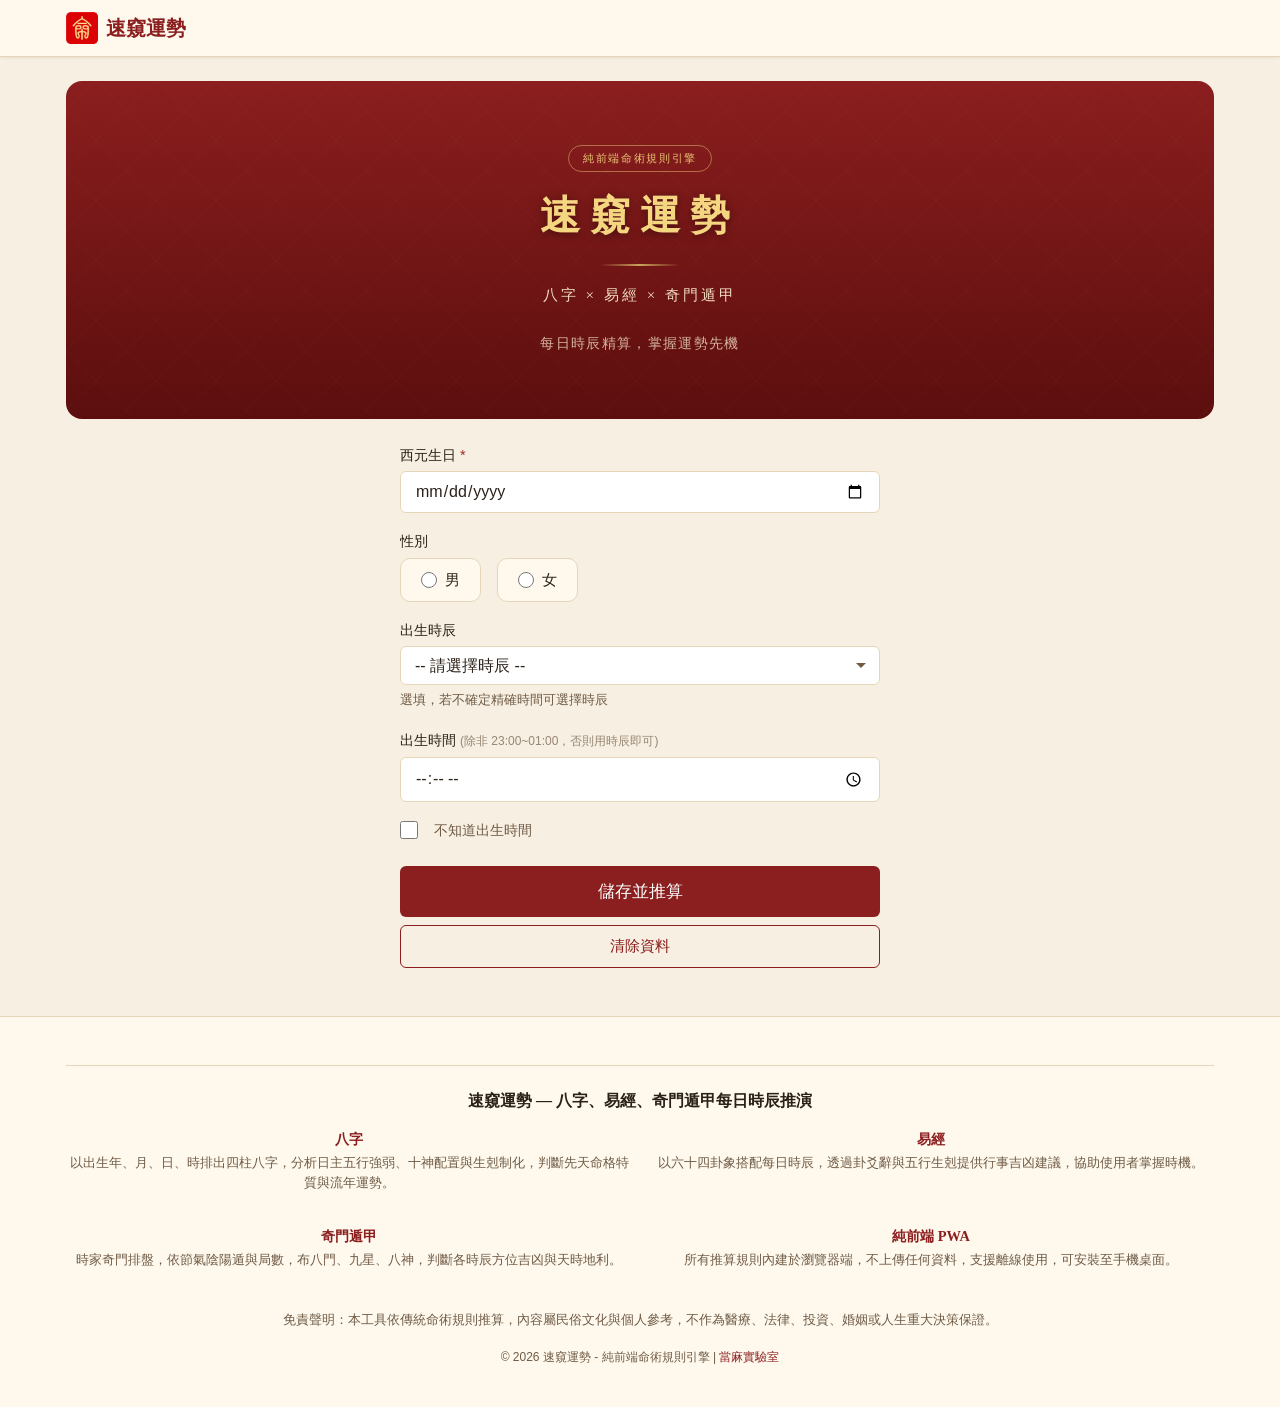
==== index.html @ d7e9b337 "v71: Hero區只留品牌，表單獨立輸入區塊" ====
<!DOCTYPE html>
<html lang="zh-TW">
<head>
  <meta charset="UTF-8">
  <meta name="viewport" content="width=device-width, initial-scale=1.0">
  <title>速窺運勢 - 八字 × 易經 × 奇門遁甲，每日時辰推演工具</title>
  <meta name="description" content="速窺運勢是純前端八字、易經、奇門遁甲命術規則引擎 PWA。輸入生日時辰，即時推算每日時辰運勢、吉凶宜忌。不儲存個資，可離線使用。">
  <meta name="keywords" content="八字,易經,奇門遁甲,命理,算命,每日運勢,時辰運勢,純前端,PWA,離線,速窺運勢">
  <meta name="author" content="當麻實驗室">
  <meta name="robots" content="index, follow">
  <link rel="canonical" href="https://donma.github.io/PeekFate/">
  <meta name="theme-color" content="#F7EFE1">
  <meta name="apple-mobile-web-app-capable" content="yes">
  <meta name="mobile-web-app-capable" content="yes">
  <meta name="apple-mobile-web-app-status-bar-style" content="default">
  <meta name="apple-mobile-web-app-title" content="速窺運勢">

  <!-- Open Graph -->
  <meta property="og:title" content="速窺運勢 - 八字 × 易經 × 奇門遁甲每日時辰推演">
  <meta property="og:description" content="純前端命術規則引擎 PWA，結合八字、易經與奇門遁甲，每日時辰精算，掌握運勢先機。不儲存個資，可離線使用。">
  <meta property="og:type" content="website">
  <meta property="og:url" content="https://donma.github.io/PeekFate/">
  <meta property="og:image" content="https://donma.github.io/PeekFate/icons/icon-512.png">
  <meta property="og:image:width" content="512">
  <meta property="og:image:height" content="512">
  <meta property="og:locale" content="zh_TW">
  <meta property="og:site_name" content="速窺運勢">

  <!-- Twitter Card -->
  <meta name="twitter:card" content="summary_large_image">
  <meta name="twitter:title" content="速窺運勢 - 八字 × 易經 × 奇門遁甲每日時辰推演">
  <meta name="twitter:description" content="純前端命術規則引擎 PWA，結合八字、易經與奇門遁甲，每日時辰精算，掌握運勢先機。不儲存個資，可離線使用。">

  <!-- PWA -->
  <link rel="manifest" href="manifest.json">
  <link rel="icon" type="image/png" href="favicon.png">
  <link rel="apple-touch-icon" href="icons/icon-192.png">
  <link rel="preload" href="css/app.css" as="style">
  <link rel="stylesheet" href="css/app.css">

  <!-- JSON-LD 結構化資料 -->
  <script type="application/ld+json">
  {
    "@context": "https://schema.org",
    "@type": "WebApplication",
    "name": "速窺運勢",
    "description": "純前端命術規則引擎，結合八字、易經與奇門遁甲，每日時辰推演運勢。",
    "applicationCategory": "LifestyleApplication",
    "operatingSystem": "All",
    "browserRequirements": "Requires JavaScript",
    "offers": {
      "@type": "Offer",
      "price": "0",
      "priceCurrency": "TWD"
    },
    "author": {
      "@type": "Organization",
      "name": "當麻實驗室",
      "url": "https://donmalab.com"
    }
  }
  </script>
</head>
<body>
  <div class="page-wrapper">
    <!-- 頂部導航 -->
    <header class="header">
      <div class="container header-inner">
        <div class="logo">
          <img src="icons/icon-192.png" alt="速窺運勢" class="logo-img">
          <span>速窺運勢</span>
        </div>
      </div>
    </header>

    <!-- 錯誤顯示區域 -->
    <div id="engineError" class="engine-error" style="display:none;"></div>

    <!-- 主要內容 -->
    <main class="main-content">
      <div class="container">
        <!-- 首頁表單區塊 -->
        <section class="hero-section">
          <div class="section-header">
            <div class="hero-badge">純前端命術規則引擎</div>
            <h1 class="hero-title">速窺運勢</h1>
            <div class="hero-divider"></div>
            <p class="hero-subtitle">八字 × 易經 × 奇門遁甲</p>
            <p class="hero-desc">每日時辰精算，掌握運勢先機</p>
          </div>
        </section>

        <!-- 輸入區塊（首頁獨立顯示，提交後移入結果區） -->
        <section class="input-section" id="inputSection">
          <div class="form-container" id="formContainer">
            <form id="birthForm" class="birth-form">
              <div class="form-group">
                <label for="birthDate" class="form-label">
                  西元生日 <span class="required">*</span>
                </label>
                <input 
                  type="date" 
                  id="birthDate" 
                  name="birthDate" 
                  class="form-input"
                  required
                >
              </div>

              <div class="form-group">
                <label class="form-label">
                  性別
                </label>
                <div class="gender-group">
                  <label class="gender-label">
                    <input type="radio" name="gender" value="male" class="gender-radio">
                    <span class="gender-custom">男</span>
                  </label>
                  <label class="gender-label">
                    <input type="radio" name="gender" value="female" class="gender-radio">
                    <span class="gender-custom">女</span>
                  </label>
                </div>
              </div>

              <div class="form-group">
                <label for="birthHour" class="form-label">
                   出生時辰
                </label>
                <select id="birthHour" name="birthHour" class="form-select">
                  <option value="">-- 請選擇時辰 --</option>
                  <option value="zi">子時 (23:00-01:00)</option>
                  <option value="chou">丑時 (01:00-03:00)</option>
                  <option value="yin">寅時 (03:00-05:00)</option>
                  <option value="mao">卯時 (05:00-07:00)</option>
                  <option value="chen">辰時 (07:00-09:00)</option>
                  <option value="si">巳時 (09:00-11:00)</option>
                  <option value="wu">午時 (11:00-13:00)</option>
                  <option value="wei">未時 (13:00-15:00)</option>
                  <option value="shen">申時 (15:00-17:00)</option>
                  <option value="you">酉時 (17:00-19:00)</option>
                  <option value="xu">戌時 (19:00-21:00)</option>
                  <option value="hai">亥時 (21:00-23:00)</option>
                </select>
                <span class="form-hint">選填，若不確定精確時間可選擇時辰</span>
              </div>

              <div class="form-group">
                <label for="birthTime" class="form-label">
                   出生時間 <span class="hint-light">(除非 23:00~01:00，否則用時辰即可)</span>
                </label>
                <input 
                  type="time" 
                  id="birthTime" 
                  name="birthTime" 
                  class="form-input"
                  placeholder="HH:mm"
                >
              </div>

              <div class="form-group form-group-checkbox">
                <label class="checkbox-label">
                  <input type="checkbox" id="unknownTime" name="unknownTime" class="form-checkbox">
                  <span class="checkbox-custom"></span>
                  不知道出生時間
                </label>
              </div>

              <div class="form-group" id="eventCategoryGroup" style="display:none">
                <label for="eventCategory" class="form-label">
                  推算類別
                </label>
                <select id="eventCategory" name="eventCategory" class="form-select">
                  <option value="general" selected>綜合運勢</option>
                  <option value="career">事業運勢</option>
                  <option value="wealth">財運走勢</option>
                  <option value="love">感情運勢</option>
                  <option value="creative">創作運勢</option>
                </select>
              </div>

              <div class="form-actions">
                <button type="submit" class="btn btn-primary btn-block btn-lg" id="btnStart">
                  儲存並推算
                </button>
                <button type="button" class="btn btn-secondary btn-block" id="btnClear">
                  清除資料
                </button>
              </div>
            </form>
          </div>
        </section>

        <!-- 結果區塊 -->
        <section class="result-page" id="resultSection" style="display: none;">
          <div id="resultContent">
            <!-- 結果將由 JavaScript 動態填充 -->
          </div>
        </section>
      </div>
    </main>

    <!-- 底部 -->
    <footer class="footer" id="about">
      <div class="container">
        <div class="seo-content">
          <h2 class="footer-heading">速窺運勢 — 八字、易經、奇門遁甲每日時辰推演</h2>
          <div class="seo-grid">
            <div class="seo-item">
              <h3>八字</h3>
              <p>以出生年、月、日、時排出四柱八字，分析日主五行強弱、十神配置與生剋制化，判斷先天命格特質與流年運勢。</p>
            </div>
            <div class="seo-item">
              <h3>易經</h3>
              <p>以六十四卦象搭配每日時辰，透過卦爻辭與五行生剋提供行事吉凶建議，協助使用者掌握時機。</p>
            </div>
            <div class="seo-item">
              <h3>奇門遁甲</h3>
              <p>時家奇門排盤，依節氣陰陽遁與局數，布八門、九星、八神，判斷各時辰方位吉凶與天時地利。</p>
            </div>
            <div class="seo-item">
              <h3>純前端 PWA</h3>
              <p>所有推算規則內建於瀏覽器端，不上傳任何資料，支援離線使用，可安裝至手機桌面。</p>
            </div>
          </div>
        </div>
        <div class="disclaimer">
          <p>免責聲明：本工具依傳統命術規則推算，內容屬民俗文化與個人參考，不作為醫療、法律、投資、婚姻或人生重大決策保證。</p>
        </div>
        <div class="copyright">
          <p>&copy; 2026 速窺運勢 - 純前端命術規則引擎 | <a href="https://donmalab.com" target="_blank" rel="noopener noreferrer">當麻實驗室</a></p>
        </div>
      </div>
    </footer>
  </div>

  <!-- 安裝提示 -->
  <div class="install-prompt" id="installPrompt" style="display: none;">
    <button class="install-btn" id="installBtn">安裝到桌面</button>
    <button class="install-close" id="installClose">×</button>
  </div>

  <!-- 載入進度條 -->
  <div class="loading-progress" id="loadingProgress"></div>

  <script>
    function toggleSection() {
      var container = document.getElementById('formContainer');
      var btn = document.getElementById('btnToggleForm');
      if (!container) return;
      var isCollapsed = container.classList.contains('collapsed');
      container.classList.toggle('collapsed');
      if (btn) btn.textContent = isCollapsed ? '▲ 收合輸入區' : '▼ 修改資料';
    }

    function toggleBazi() {
      var body = document.getElementById('baziBody');
      var btn = document.getElementById('baziToggleBtn');
      if (body && btn) {
        var isCollapsed = body.classList.contains('collapsed');
        body.classList.toggle('collapsed');
        btn.textContent = isCollapsed ? '▲ 個人基本盤' : '▼ 個人基本盤';
      }
    }

    document.addEventListener('DOMContentLoaded', function() {
      var formContainer = document.getElementById('formContainer');
      var btnToggle = document.getElementById('btnToggleForm');
      if (btnToggle && formContainer) {
        btnToggle.addEventListener('click', toggleSection);
      }
    });
  </script>

  <script src="js/performance-monitor.js"></script>
  <script src="js/app-optimized.js"></script>
  <script src="js/main.js"></script>
</body>
</html>
---- css/app.css ----
/* ========================================
   紫微斗數命盤系統 - 主要樣式表
   中國風 · 專業 · 手機優先 RWD
   ======================================== */

/* ========== CSS 變量 ========== */
:root {
  --bg-color: #F7EFE1;
  --card-bg: #FFF9ED;
  --primary-color: #8B1E1E;
  --secondary-color: #B33A2E;
  --text-color: #2B2118;
  --text-secondary: #6F5B46;
  --accent-gold: #C9A45C;
  --border-color: #E6D6B8;
  --lucky-color: #2F7D32;
  --neutral-color: #9A6A1F;
  --unlucky-color: #A32828;
  --shadow-sm: 0 1px 3px rgba(43, 33, 24, 0.08);
  --shadow-md: 0 4px 12px rgba(43, 33, 24, 0.1);
  --shadow-lg: 0 8px 24px rgba(43, 33, 24, 0.12);
  --radius-sm: 6px;
  --radius-md: 10px;
  --radius-lg: 16px;
  --font-serif: "Noto Serif TC", "PingFang TC", "Microsoft JhengHei", serif;
  --font-sans: "Noto Sans TC", "PingFang TC", "Microsoft JhengHei", sans-serif;
  --max-width: 1180px;
  --spacing-xs: 4px;
  --spacing-sm: 8px;
  --spacing-md: 16px;
  --spacing-lg: 24px;
  --spacing-xl: 32px;
  --spacing-2xl: 48px;
}

/* ========== 基礎重置 ========== */
*,
*::before,
*::after {
  box-sizing: border-box;
  margin: 0;
  padding: 0;
}

html {
  font-size: 16px;
  scroll-behavior: smooth;
  -webkit-text-size-adjust: 100%;
}

body {
  font-family: var(--font-sans);
  background-color: var(--bg-color);
  color: var(--text-color);
  line-height: 1.7;
  min-height: 100vh;
  -webkit-font-smoothing: antialiased;
  -moz-osx-font-smoothing: grayscale;
}

img {
  max-width: 100%;
  height: auto;
  display: block;
}

a {
  color: var(--primary-color);
  text-decoration: none;
  transition: color 0.2s ease;
}

a:hover {
  color: var(--secondary-color);
}

button {
  cursor: pointer;
  border: none;
  background: none;
  font-family: inherit;
}

input, select, textarea {
  font-family: inherit;
  font-size: inherit;
}

/* ========== 排版 ========== */
h1, h2, h3, h4, h5, h6 {
  font-family: var(--font-serif);
  font-weight: 700;
  line-height: 1.4;
  color: var(--text-color);
}

h1 { font-size: 1.75rem; }
h2 { font-size: 1.5rem; }
h3 { font-size: 1.25rem; }
h4 { font-size: 1.125rem; }

p {
  margin-bottom: var(--spacing-md);
  color: var(--text-secondary);
}

small {
  font-size: 0.85rem;
  color: var(--text-secondary);
}

/* ========== 佈局容器 ========== */
.container {
  width: 100%;
  max-width: var(--max-width);
  margin: 0 auto;
  padding: 0 var(--spacing-md);
}

.page-wrapper {
  min-height: 100vh;
  display: flex;
  flex-direction: column;
}

.main-content {
  flex: 1;
  padding: var(--spacing-lg) 0;
}

/* ========== 頂部導航 ========== */
.header {
  background-color: var(--card-bg);
  border-bottom: 1px solid var(--border-color);
  box-shadow: var(--shadow-sm);
  position: sticky;
  top: 0;
  z-index: 100;
}

.header-inner {
  display: flex;
  align-items: center;
  justify-content: space-between;
  height: 56px;
}

.logo {
  font-family: var(--font-serif);
  font-size: 1.25rem;
  font-weight: 700;
  color: var(--primary-color);
  display: flex;
  align-items: center;
  gap: var(--spacing-sm);
}

.logo-img {
  width: 32px;
  height: 32px;
  border-radius: 4px;
  object-fit: contain;
  flex-shrink: 0;
}

.logo-icon {
  font-size: 1.5rem;
}

.nav-links {
  display: flex;
  gap: var(--spacing-md);
  list-style: none;
}

.nav-links a {
  font-size: 0.9rem;
  color: var(--text-secondary);
  padding: var(--spacing-xs) var(--spacing-sm);
  border-radius: var(--radius-sm);
  transition: all 0.2s ease;
}

.nav-links a:hover,
.nav-links a.active {
  color: var(--primary-color);
  background-color: rgba(139, 30, 30, 0.06);
}

.mobile-menu-btn {
  display: none;
  font-size: 1.5rem;
  color: var(--text-color);
  padding: var(--spacing-xs);
}

/* ========== 卡片組件 ========== */
.card {
  background-color: var(--card-bg);
  border: 1px solid var(--border-color);
  border-radius: var(--radius-md);
  padding: var(--spacing-lg);
  box-shadow: var(--shadow-sm);
  transition: box-shadow 0.2s ease;
}

.card:hover {
  box-shadow: var(--shadow-md);
}

.card-header {
  display: flex;
  align-items: center;
  justify-content: space-between;
  margin-bottom: var(--spacing-md);
  padding-bottom: var(--spacing-md);
  border-bottom: 1px solid var(--border-color);
}

.card-title {
  font-family: var(--font-serif);
  font-size: 1.125rem;
  font-weight: 700;
  color: var(--primary-color);
}

.card-subtitle {
  font-size: 0.85rem;
  color: var(--text-secondary);
}

.card-body {
  color: var(--text-secondary);
  line-height: 1.8;
}

.card-footer {
  margin-top: var(--spacing-md);
  padding-top: var(--spacing-md);
  border-top: 1px solid var(--border-color);
}

/* 特殊卡片樣式 */
.card-highlight {
  border-left: 3px solid var(--accent-gold);
}

.card-warning {
  border-left: 3px solid var(--unlucky-color);
}

.card-success {
  border-left: 3px solid var(--lucky-color);
}

/* ========== 表單元件 ========== */
.form-group {
  margin-bottom: var(--spacing-md);
}

.form-container {
  position: relative;
  margin-bottom: var(--spacing-lg);
}

.form-label {
  display: block;
  font-size: 0.9rem;
  font-weight: 500;
  color: var(--text-color);
  margin-bottom: var(--spacing-xs);
}

.form-input,
.form-select {
  width: 100%;
  padding: 10px 14px;
  font-size: 1rem;
  color: var(--text-color);
  background-color: #fff;
  border: 1px solid var(--border-color);
  border-radius: var(--radius-sm);
  transition: border-color 0.2s ease, box-shadow 0.2s ease;
  appearance: none;
}

.form-input:focus,
.form-select:focus {
  outline: none;
  border-color: var(--primary-color);
  box-shadow: 0 0 0 3px rgba(139, 30, 30, 0.1);
}

.form-input::placeholder {
  color: #b8a88a;
}

.form-select {
  background-image: url("data:image/svg+xml,%3Csvg xmlns='http://www.w3.org/2000/svg' width='12' height='12' viewBox='0 0 12 12'%3E%3Cpath fill='%236F5B46' d='M6 8L1 3h10z'/%3E%3C/svg%3E");
  background-repeat: no-repeat;
  background-position: right 12px center;
  padding-right: 36px;
}

.form-hint {
  font-size: 0.8rem;
  color: var(--text-secondary);
  margin-top: var(--spacing-xs);
}

.hint-light {
  font-weight: 400;
  font-size: 0.75rem;
  color: var(--text-secondary);
  opacity: 0.7;
}

.form-row {
  display: grid;
  gap: var(--spacing-md);
}

/* ========== 按鈕 ========== */
.btn {
  display: inline-flex;
  align-items: center;
  justify-content: center;
  gap: var(--spacing-sm);
  padding: 10px 24px;
  font-size: 0.95rem;
  font-weight: 500;
  border-radius: var(--radius-sm);
  transition: all 0.2s ease;
  white-space: nowrap;
}

.btn-primary {
  background-color: var(--primary-color);
  color: #fff;
}

.btn-primary:hover {
  background-color: #6e1818;
  color: #fff;
  box-shadow: var(--shadow-md);
}

.btn-secondary {
  background-color: transparent;
  color: var(--primary-color);
  border: 1px solid var(--primary-color);
}

.btn-secondary:hover {
  background-color: var(--primary-color);
  color: #fff;
}

.btn-gold {
  background: linear-gradient(135deg, var(--accent-gold), #d4af37);
  color: #fff;
}

.btn-gold:hover {
  box-shadow: var(--shadow-md);
  color: #fff;
}

.btn-block {
  display: flex;
  width: 100%;
}

.btn-lg {
  padding: 14px 32px;
  font-size: 1.05rem;
}

.btn-sm {
  padding: 6px 14px;
  font-size: 0.85rem;
}

.btn:disabled {
  opacity: 0.5;
  cursor: not-allowed;
}

/* ========== 首頁表單區塊 ========== */
.hero-section {
  text-align: center;
  padding: var(--spacing-xl) 0;
  background: linear-gradient(180deg, #8B1E1E 0%, #5C0E0E 100%);
  border-radius: var(--radius-lg);
  margin-bottom: var(--spacing-lg);
  position: relative;
  overflow: hidden;
}
.hero-section::before {
  content: '';
  position: absolute;
  inset: 0;
  background: url("data:image/svg+xml,%3Csvg width='60' height='60' xmlns='http://www.w3.org/2000/svg'%3E%3Cpath d='M30 0L60 30L30 60L0 30Z' fill='none' stroke='%23C9A45C' stroke-width='0.3' opacity='0.15'/%3E%3C/svg%3E") repeat;
  pointer-events: none;
}

.hero-title {
  font-family: "Noto Serif TC", "PingFang TC", serif;
  font-size: 2.5rem;
  font-weight: 900;
  color: #F5D680;
  margin-bottom: var(--spacing-xs);
  letter-spacing: 0.25em;
  text-shadow: 0 2px 8px rgba(0,0,0,0.4);
  position: relative;
}

.hero-subtitle {
  font-family: "Noto Serif TC", "PingFang TC", serif;
  font-size: 0.95rem;
  color: #F0DCC0;
  margin-bottom: var(--spacing-lg);
  letter-spacing: 0.2em;
  font-weight: 400;
  position: relative;
}

.hero-divider {
  width: 80px;
  height: 2px;
  background: linear-gradient(90deg, transparent, #C9A45C, transparent);
  margin: var(--spacing-md) auto;
  position: relative;
}

.birth-form {
  max-width: 480px;
  margin: 0 auto;
}

/* ========== 命盤結果區塊 ========== */
.result-page {
  padding: var(--spacing-sm) 0;
}

.result-header {
  text-align: center;
  margin-bottom: var(--spacing-xl);
}

.result-header h1 {
  font-size: 1.5rem;
  color: var(--primary-color);
  margin-bottom: var(--spacing-xs);
}

.result-meta {
  display: flex;
  flex-wrap: wrap;
  justify-content: center;
  gap: var(--spacing-md);
  font-size: 0.9rem;
  color: var(--text-secondary);
}

.result-meta span {
  display: flex;
  align-items: center;
  gap: var(--spacing-xs);
}

/* ========== 命盤表格 ========== */
.chart-grid {
  display: grid;
  grid-template-columns: repeat(4, 1fr);
  gap: 2px;
  background-color: var(--border-color);
  border: 2px solid var(--border-color);
  border-radius: var(--radius-md);
  overflow: hidden;
  margin-bottom: var(--spacing-xl);
}

.chart-cell {
  background-color: var(--card-bg);
  padding: var(--spacing-sm);
  min-height: 100px;
  position: relative;
}

.chart-cell.active {
  background-color: #FFF3D6;
  border: 2px solid var(--accent-gold);
}

.chart-cell-title {
  font-family: var(--font-serif);
  font-size: 0.85rem;
  font-weight: 700;
  color: var(--primary-color);
  margin-bottom: var(--spacing-xs);
  text-align: center;
}

.chart-cell-branch {
  font-size: 0.75rem;
  color: var(--text-secondary);
  text-align: center;
  margin-bottom: var(--spacing-xs);
}

.chart-cell-stars {
  font-size: 0.7rem;
  color: var(--text-color);
  line-height: 1.6;
  text-align: center;
}

.chart-cell-stars .main-star {
  color: var(--primary-color);
  font-weight: 600;
}

.chart-cell-stars .aux-star {
  color: var(--text-secondary);
}

.chart-cell-position {
  position: absolute;
  top: 4px;
  left: 6px;
  font-size: 0.65rem;
  color: #b8a88a;
}

/* ========== 解說區塊 ========== */
解读-section {
  margin-bottom: var(--spacing-xl);
}

.section-title {
  font-family: var(--font-serif);
  font-size: 1.25rem;
  color: var(--primary-color);
  margin-bottom: var(--spacing-md);
  padding-bottom: var(--spacing-sm);
  border-bottom: 2px solid var(--accent-gold);
  display: flex;
  align-items: center;
  gap: var(--spacing-sm);
}

.section-title::before {
  content: "";
  display: inline-block;
  width: 4px;
  height: 20px;
  background-color: var(--accent-gold);
  border-radius: 2px;
}

解读-content {
  color: var(--text-secondary);
  line-height: 1.9;
}

解读-content p {
  margin-bottom: var(--spacing-md);
}

解读-content strong {
  color: var(--text-color);
}

/* ========== 運勢卡片 ========== */
.fortune-grid {
  display: grid;
  gap: var(--spacing-md);
}

.fortune-card {
  background-color: var(--card-bg);
  border: 1px solid var(--border-color);
  border-radius: var(--radius-md);
  padding: var(--spacing-lg);
}

.fortune-card-header {
  display: flex;
  align-items: center;
  justify-content: space-between;
  margin-bottom: var(--spacing-md);
}

.fortune-date {
  font-family: var(--font-serif);
  font-size: 1.1rem;
  font-weight: 700;
  color: var(--text-color);
}

.fortune-badge {
  padding: 3px 12px;
  font-size: 0.8rem;
  font-weight: 600;
  border-radius: 20px;
  color: #fff;
}

.fortune-badge.lucky {
  background-color: var(--lucky-color);
}

.fortune-badge.neutral {
  background-color: var(--neutral-color);
}

.fortune-badge.unlucky {
  background-color: var(--unlucky-color);
}

.fortune-stars {
  display: flex;
  gap: 2px;
  margin-bottom: var(--spacing-md);
}

.fortune-star {
  font-size: 1rem;
}

.fortune-star.active {
  color: var(--accent-gold);
}

.fortune-star.inactive {
  color: var(--border-color);
}

.fortune-detail {
  color: var(--text-secondary);
  font-size: 0.9rem;
  line-height: 1.8;
}

/* ========== 時辰卡片 ========== */
时辰-grid {
  display: grid;
  grid-template-columns: repeat(2, 1fr);
  gap: var(--spacing-md);
}

时辰-card {
  background-color: var(--card-bg);
  border: 1px solid var(--border-color);
  border-radius: var(--radius-md);
  padding: var(--spacing-md);
  text-align: center;
  transition: transform 0.2s ease, box-shadow 0.2s ease;
}

时辰-card:hover {
  transform: translateY(-2px);
  box-shadow: var(--shadow-md);
}

时辰-name {
  font-family: var(--font-serif);
  font-size: 1rem;
  font-weight: 700;
  color: var(--primary-color);
  margin-bottom: var(--spacing-xs);
}

时辰-time {
  font-size: 0.8rem;
  color: var(--text-secondary);
  margin-bottom: var(--spacing-sm);
}

时辰-rating {
  display: inline-block;
  padding: 2px 10px;
  font-size: 0.75rem;
  font-weight: 600;
  border-radius: 12px;
  color: #fff;
}

时辰-rating.lucky {
  background-color: var(--lucky-color);
}

时辰-rating.neutral {
  background-color: var(--neutral-color);
}

时辰-rating.unlucky {
  background-color: var(--unlucky-color);
}

时辰-desc {
  font-size: 0.8rem;
  color: var(--text-secondary);
  margin-top: var(--spacing-sm);
  line-height: 1.6;
}

/* ========== 標籤與徽章 ========== */
.tag {
  display: inline-block;
  padding: 2px 10px;
  font-size: 0.75rem;
  border-radius: 4px;
  background-color: rgba(139, 30, 30, 0.08);
  color: var(--primary-color);
}

.tag-gold {
  background-color: rgba(201, 164, 92, 0.15);
  color: #8a6d2b;
}

.divider {
  height: 1px;
  background-color: var(--border-color);
  margin: var(--spacing-lg) 0;
}

.divider-ornament {
  text-align: center;
  position: relative;
  margin: var(--spacing-xl) 0;
}

.divider-ornament::before {
  content: "";
  position: absolute;
  top: 50%;
  left: 0;
  right: 0;
  height: 1px;
  background-color: var(--border-color);
}

.divider-ornament span {
  position: relative;
  background-color: var(--bg-color);
  padding: 0 var(--spacing-md);
  color: var(--accent-gold);
  font-size: 1rem;
}

/* ========== 載入與過渡 ========== */
.loading-spinner {
  display: inline-block;
  width: 24px;
  height: 24px;
  border: 2px solid var(--border-color);
  border-top-color: var(--primary-color);
  border-radius: 50%;
  animation: spin 0.8s linear infinite;
}

@keyframes spin {
  to { transform: rotate(360deg); }
}

.fade-in {
  animation: fadeIn 0.4s ease-in;
}

@keyframes fadeIn {
  from { opacity: 0; transform: translateY(8px); }
  to { opacity: 1; transform: translateY(0); }
}

/* ========== 頁腳 ========== */
.footer {
  background-color: var(--card-bg);
  border-top: 1px solid var(--border-color);
  padding: var(--spacing-lg) 0;
  text-align: center;
  margin-top: auto;
}

.footer-text {
  font-size: 0.8rem;
  color: var(--text-secondary);
}

.footer-links {
  display: flex;
  justify-content: center;
  gap: var(--spacing-md);
  margin-top: var(--spacing-sm);
}

.footer-links a {
  font-size: 0.8rem;
  color: var(--text-secondary);
}

.footer-links a:hover {
  color: var(--primary-color);
}

/* ========== 工具類別 ========== */
.text-center { text-align: center; }
.text-left { text-align: left; }
.text-right { text-align: right; }
.text-primary { color: var(--primary-color); }
.text-secondary { color: var(--text-secondary); }
.text-lucky { color: var(--lucky-color); }
.text-neutral { color: var(--neutral-color); }
.text-unlucky { color: var(--unlucky-color); }
.text-gold { color: var(--accent-gold); }
.text-sm { font-size: 0.85rem; }
.text-lg { font-size: 1.125rem; }
.text-xl { font-size: 1.25rem; }
.font-serif { font-family: var(--font-serif); }
.font-bold { font-weight: 700; }
.font-medium { font-weight: 500; }
.mt-sm { margin-top: var(--spacing-sm); }
.mt-md { margin-top: var(--spacing-md); }
.mt-lg { margin-top: var(--spacing-lg); }
.mt-xl { margin-top: var(--spacing-xl); }
.mb-sm { margin-bottom: var(--spacing-sm); }
.mb-md { margin-bottom: var(--spacing-md); }
.mb-lg { margin-bottom: var(--spacing-lg); }
.mb-xl { margin-bottom: var(--spacing-xl); }
.pt-md { padding-top: var(--spacing-md); }
.pb-md { padding-bottom: var(--spacing-md); }
.hidden { display: none; }
.sr-only {
  position: absolute;
  width: 1px;
  height: 1px;
  overflow: hidden;
  clip: rect(0, 0, 0, 0);
  white-space: nowrap;
  border: 0;
}

/* ========== 響應式：手機 (max-width: 768px) ========== */
@media (max-width: 768px) {
  :root {
    --spacing-lg: 20px;
    --spacing-xl: 28px;
    --spacing-2xl: 40px;
  }

  .container {
    padding: 0 var(--spacing-md);
  }

  .header-inner {
    height: 50px;
  }

  .nav-links {
    display: none;
    position: absolute;
    top: 50px;
    left: 0;
    right: 0;
    background-color: var(--card-bg);
    flex-direction: column;
    padding: var(--spacing-md);
    border-bottom: 1px solid var(--border-color);
    box-shadow: var(--shadow-md);
  }

  .nav-links.open {
    display: flex;
  }

  .nav-links a {
    padding: var(--spacing-sm) var(--spacing-md);
  }

  .mobile-menu-btn {
    display: block;
  }

  .hero-title {
    font-size: 1.85rem;
  }

  .hero-subtitle {
    font-size: 0.8rem;
    letter-spacing: 0.15em;
  }

  .hero-badge {
    font-size: 0.65rem;
  }

  .chart-grid {
    grid-template-columns: repeat(4, 1fr);
    gap: 1px;
    font-size: 0.8rem;
  }

  .chart-cell {
    padding: 6px;
    min-height: 80px;
  }

  .chart-cell-stars {
    font-size: 0.65rem;
  }

  .时辰-grid {
    grid-template-columns: repeat(2, 1fr);
    gap: var(--spacing-sm);
  }

  .时辰-card {
    padding: var(--spacing-sm);
  }

  .result-meta {
    flex-direction: column;
    gap: var(--spacing-sm);
  }

  .form-row {
    grid-template-columns: 1fr;
  }

  .card {
    padding: var(--spacing-md);
  }
}

/* ========== 響應式：平板 (769px - 1024px) ========== */
@media (min-width: 769px) and (max-width: 1024px) {
  .chart-grid {
    gap: 3px;
  }

  .时辰-grid {
    grid-template-columns: repeat(3, 1fr);
  }
}

/* ========== 響應式：桌面 (min-width: 769px) ========== */
@media (min-width: 769px) {
  .mobile-menu-btn {
    display: none;
  }

  .fortune-grid {
    grid-template-columns: repeat(2, 1fr);
  }

  .时辰-grid {
    grid-template-columns: repeat(3, 1fr);
  }

  .birth-form {
    max-width: 520px;
  }

  .chart-cell {
    min-height: 120px;
    padding: var(--spacing-sm) var(--spacing-md);
  }

  .chart-cell-stars {
    font-size: 0.75rem;
  }

  .form-row-2 {
    grid-template-columns: repeat(2, 1fr);
  }

  .form-row-3 {
    grid-template-columns: repeat(3, 1fr);
  }
}

/* ========== 響應式：大桌面 (min-width: 1200px) ========== */
@media (min-width: 1200px) {
  .chart-cell {
    min-height: 130px;
  }

  .时辰-grid {
    grid-template-columns: repeat(4, 1fr);
  }
}

/* ========== 列印樣式 ========== */
@media print {
  .header,
  .footer,
  .mobile-menu-btn,
  .btn {
    display: none;
  }

  body {
    background: #fff;
    color: #000;
    font-size: 12pt;
  }

  .card {
    box-shadow: none;
    border: 1px solid #ccc;
    break-inside: avoid;
  }

  .chart-grid {
    border: 2px solid #333;
  }

  .chart-cell {
    border: 1px solid #ccc;
  }
}

/* ========================================
   結果渲染器樣式
   ======================================== */

/* ========== 結果卡片基礎 ========== */
.result-card {
  background-color: var(--card-bg);
  border: 1px solid var(--border-color);
  border-radius: var(--radius-md);
  padding: var(--spacing-lg);
  margin-bottom: var(--spacing-lg);
  box-shadow: var(--shadow-sm);
}

.result-card .card-title {
  font-family: var(--font-serif);
  font-size: 1.25rem;
  font-weight: 700;
  color: var(--primary-color);
  margin-bottom: var(--spacing-md);
  padding-bottom: var(--spacing-sm);
  border-bottom: 2px solid var(--accent-gold);
  display: flex;
  align-items: center;
  gap: var(--spacing-sm);
}

.card-title-icon {
  display: inline-flex;
  align-items: center;
  justify-content: center;
  width: 28px;
  height: 28px;
  background: linear-gradient(135deg, var(--primary-color), var(--secondary-color));
  color: #fff;
  font-size: 0.85rem;
  font-weight: 700;
  border-radius: 50%;
}

/* ========== 個人基本盤 ========== */
.bazi-pillars {
  display: grid;
  grid-template-columns: repeat(4, 1fr);
  gap: var(--spacing-sm);
  margin-bottom: var(--spacing-md);
}

.pillar-item {
  text-align: center;
  padding: var(--spacing-sm);
  background-color: rgba(139, 30, 30, 0.04);
  border-radius: var(--radius-sm);
  border: 1px solid var(--border-color);
}

.pillar-item.pillar-unknown {
  opacity: 0.6;
  background-color: rgba(111, 91, 70, 0.04);
}

.pillar-label {
  display: block;
  font-size: 0.75rem;
  color: var(--text-secondary);
  margin-bottom: var(--spacing-xs);
}

.pillar-value {
  display: block;
  font-family: var(--font-serif);
  font-size: 1.1rem;
  font-weight: 700;
  color: var(--text-color);
}

.bazi-master {
  display: flex;
  flex-wrap: wrap;
  gap: var(--spacing-md);
  margin-bottom: var(--spacing-md);
  padding: var(--spacing-md);
  background-color: rgba(201, 164, 92, 0.08);
  border-radius: var(--radius-sm);
  border-left: 3px solid var(--accent-gold);
}

.bazi-chart-container {
  margin-bottom: var(--spacing-md);
  text-align: center;
  overflow-x: auto;
  -webkit-overflow-scrolling: touch;
  padding: var(--spacing-xs) 0;
}

.bazi-chart-svg {
  width: 100%;
  max-width: 360px;
  height: auto;
  display: block;
  margin: 0 auto;
}

.bazi-details {
  border-top: 1px dashed var(--border-color);
  padding-top: var(--spacing-md);
}

.bazi-details .bazi-row {
  display: flex;
  gap: var(--spacing-sm);
  padding: 5px 0;
  border-bottom: 1px dashed rgba(230,214,184,0.3);
  font-size: 0.85rem;
  line-height: 1.6;
}

.bazi-details .bazi-label {
  flex-shrink: 0;
  width: 70px;
  font-weight: 600;
  color: var(--primary-color);
  text-align: right;
}

.bazi-details .bazi-value {
  flex: 1;
  color: var(--text-color);
  margin: 0;
}

.bazi-strength-detail {
  margin-bottom: var(--spacing-sm);
  font-size: 0.9rem;
}

.bazi-pattern {
  margin-bottom: var(--spacing-sm);
  font-size: 0.9rem;
}

.pattern-name {
  font-weight: 700;
  color: var(--primary-color);
}

.master-info,
.tengod-info {
  display: flex;
  align-items: center;
  gap: var(--spacing-sm);
}

.master-label,
.tengod-label {
  font-size: 0.85rem;
  color: var(--text-secondary);
}

.master-value {
  font-family: var(--font-serif);
  font-size: 1.1rem;
  font-weight: 700;
  color: var(--primary-color);
}

.master-element {
  font-size: 0.9rem;
  color: var(--accent-gold);
}

.master-type {
  font-size: 0.9rem;
  color: var(--text-secondary);
}

.tengod-value {
  font-weight: 600;
  color: var(--text-color);
}

.bazi-relations {
  font-size: 0.9rem;
  color: var(--text-secondary);
  margin-bottom: var(--spacing-sm);
}

.relations-label {
  font-weight: 600;
  margin-right: var(--spacing-sm);
}

.bazi-strength,
.bazi-kongwang {
  font-size: 0.9rem;
  margin-bottom: var(--spacing-sm);
  padding: var(--spacing-xs) var(--spacing-sm);
  background-color: rgba(201, 164, 92, 0.06);
  border-radius: var(--radius-sm);
  display: inline-block;
}

.strength-旺 { color: #2F7D32; font-weight: 600; }
.strength-相 { color: #4CAF50; font-weight: 600; }
.strength-休 { color: #9A6A1F; font-weight: 600; }
.strength-囚 { color: #C97D2D; font-weight: 600; }
.strength-死 { color: #A32828; font-weight: 600; }

.bazi-kongwang {
  color: var(--text-secondary);
  margin-left: var(--spacing-sm);
}

.bazi-yongshen {
  font-size: 0.9rem;
  margin-bottom: var(--spacing-sm);
  padding: var(--spacing-xs) var(--spacing-sm);
  background-color: rgba(201, 164, 92, 0.08);
  border-radius: var(--radius-sm);
}
.yongshen-label { font-weight: 600; color: #2F7D32; }
.yongshen-val { font-weight: 700; color: #2F7D32; font-size: 1rem; }
.jishen-label { font-weight: 600; color: #A32828; }
.jishen-val { font-weight: 700; color: #A32828; font-size: 1rem; }

.bazi-shensha {
  font-size: 0.85rem;
  margin-bottom: var(--spacing-sm);
  padding: var(--spacing-xs) var(--spacing-sm);
  border-radius: var(--radius-sm);
}
.bazi-misc {
  font-size: 0.8rem;
  margin-bottom: var(--spacing-sm);
  padding: var(--spacing-xs) var(--spacing-sm);
  background-color: rgba(111, 91, 70, 0.03);
  border-radius: var(--radius-sm);
  color: var(--text-secondary);
}

.bazi-hidden-stems {
  font-size: 0.8rem;
  margin-bottom: var(--spacing-sm);
  padding: var(--spacing-xs) var(--spacing-sm);
  background-color: rgba(111, 91, 70, 0.04);
  border-radius: var(--radius-sm);
  color: var(--text-secondary);
  line-height: 1.5;
}

.shensha-item { display: inline-block; padding: 0 4px; }
.shensha-item.good { color: #2F7D32; }
.shensha-item.bad { color: #B85C3A; }

.bazi-root {
  font-size: 0.9rem;
  margin-bottom: var(--spacing-sm);
  padding: var(--spacing-xs) var(--spacing-sm);
  background-color: rgba(201, 164, 92, 0.06);
  border-radius: var(--radius-sm);
}
.root-yes { color: #2F7D32; font-weight: 600; }
.root-no { color: #A32828; font-weight: 600; }
.root-exposed { color: #4CAF50; font-weight: 600; }

.day-flow-pillar {
  font-size: 0.75rem;
  color: var(--accent-gold);
  font-family: var(--font-serif);
  margin-left: var(--spacing-sm);
}

.bazi-branch-score {
  font-size: 0.85rem;
  margin-bottom: var(--spacing-sm);
  color: var(--text-secondary);
}

.bazi-note {
  font-size: 0.85rem;
  color: var(--text-secondary);
  font-style: italic;
  margin-top: var(--spacing-sm);
  padding: var(--spacing-sm);
  background-color: rgba(111, 91, 70, 0.06);
  border-radius: var(--radius-sm);
}

/* ========== 日總覽 ========== */
.day-summary-header {
  display: flex;
  align-items: center;
  gap: var(--spacing-lg);
  margin-bottom: var(--spacing-md);
}

.day-score-chart {
  position: relative;
  width: 90px;
  height: 90px;
  flex-shrink: 0;
}

.score-ring {
  width: 100%;
  height: 100%;
  transform: rotate(0deg);
}

.score-text {
  position: absolute;
  top: 50%;
  left: 50%;
  transform: translate(-50%, -50%);
  text-align: center;
}

.score-number {
  font-family: var(--font-serif);
  font-size: 1.5rem;
  font-weight: 700;
  color: var(--text-color);
  line-height: 1;
}

.score-label {
  font-size: 0.7rem;
  color: var(--text-secondary);
}

.day-info {
  flex: 1;
}

.day-info .card-title {
  margin-bottom: var(--spacing-xs);
}

.day-date {
  font-family: var(--font-serif);
  font-size: 0.9rem;
  color: var(--text-secondary);
  margin-right: var(--spacing-sm);
}

.day-level {
  display: inline-block;
  padding: 2px 8px;
  border-radius: 4px;
  font-size: 0.75rem;
  font-weight: 600;
  color: #fff;
}

.day-range {
  font-size: 0.8rem;
  color: var(--text-secondary);
  margin-top: var(--spacing-xs);
}

.day-best, .day-risk {
  font-size: 0.85rem;
  margin: var(--spacing-xs) 0;
}

.day-best {
  color: var(--lucky-color);
}

.day-risk {
  color: var(--unlucky-color);
}
  gap: var(--spacing-sm);
}

.day-score {
  font-family: var(--font-serif);
  font-size: 1.5rem;
  font-weight: 700;
}

.day-level {
  display: inline-block;
  padding: 2px 12px;
  font-size: 0.85rem;
  font-weight: 600;
  border-radius: 20px;
  color: #fff;
}

.day-range {
  font-size: 0.9rem;
  color: var(--text-secondary);
  margin-bottom: var(--spacing-sm);
}

.range-divider {
  margin: 0 var(--spacing-sm);
}

.day-best,
.day-risk {
  display: flex;
  align-items: center;
  gap: var(--spacing-sm);
  font-size: 0.9rem;
  margin-top: var(--spacing-sm);
}

.day-best {
  color: var(--lucky-color);
}

.day-risk {
  color: var(--unlucky-color);
}

.best-label,
.risk-label {
  font-weight: 600;
}

/* ========== 時辰預測 ========== */
.hour-predictions {
  margin: var(--spacing-sm) 0;
  padding: var(--spacing-sm) var(--spacing-md);
  background-color: rgba(201, 164, 92, 0.08);
  border-radius: var(--radius-sm);
  border-left: 3px solid var(--accent-gold);
}

.prediction-item {
  font-size: 0.85rem;
  color: var(--text-color);
  padding: 3px 0;
  line-height: 1.5;
}

.prediction-item::before {
  content: "• ";
  color: var(--accent-gold);
  font-weight: bold;
}

/* ========== 時辰卡片 ========== */
.hour-trend-chart {
  margin-bottom: var(--spacing-lg);
  padding-bottom: var(--spacing-md);
  border-bottom: 1px solid var(--border-color);
}

.hour-trend-bars {
  display: flex;
  align-items: flex-end;
  gap: 2px;
  height: 70px;
}

.hour-bar-wrapper {
  flex: 1;
  display: flex;
  flex-direction: column;
  align-items: center;
  cursor: pointer;
}

.hour-bar {
  width: 100%;
  border-radius: 2px 2px 0 0;
  min-height: 2px;
  transition: opacity 0.2s;
}

.hour-bar-wrapper:hover .hour-bar {
  opacity: 0.8;
}

.hour-bar-score {
  font-size: 0.55rem;
  font-weight: 600;
  color: var(--text-color);
  margin-top: 2px;
}

.hour-bar-name {
  font-size: 0.6rem;
  color: var(--text-secondary);
  margin-top: 1px;
}

.hour-grid {
  display: grid;
  grid-template-columns: repeat(2, 1fr);
  gap: var(--spacing-md);
}

.hour-card {
  background-color: var(--card-bg);
  border: 1px solid var(--border-color);
  border-radius: var(--radius-md);
  padding: var(--spacing-md);
  transition: all 0.2s ease;
  border-left: 4px solid var(--border-color);
}

.hour-card.level-daji {
  border-left-color: var(--lucky-color);
}

.hour-card.level-ji {
  border-left-color: #3a8f3e;
}

.hour-card.level-xiaoji {
  border-left-color: #5aad5e;
}

.hour-card.level-ping {
  border-left-color: var(--neutral-color);
}

.hour-card.level-xiaoxiong {
  border-left-color: #d4722a;
}

.hour-card.level-xiong {
  border-left-color: var(--unlucky-color);
}

.hour-header {
  display: flex;
  justify-content: space-between;
  align-items: flex-start;
  margin-bottom: var(--spacing-sm);
}

.hour-name-row {
  display: flex;
  align-items: center;
  gap: var(--spacing-sm);
}

.hour-name {
  font-family: var(--font-serif);
  font-size: 1rem;
  font-weight: 700;
  color: var(--text-color);
}

.hour-time {
  font-size: 0.8rem;
  color: var(--text-secondary);
}

.hour-score-row {
  display: flex;
  align-items: center;
  gap: var(--spacing-xs);
}

.hour-score {
  font-family: var(--font-serif);
  font-size: 1.1rem;
  font-weight: 700;
}

.hour-level {
  display: inline-block;
  padding: 1px 8px;
  font-size: 0.75rem;
  font-weight: 600;
  border-radius: 12px;
  color: #fff;
}

.hour-headline {
  font-size: 0.9rem;
  color: var(--text-color);
  margin-bottom: var(--spacing-sm);
  line-height: 1.5;
}

.hour-suitable,
.hour-avoid {
  display: flex;
  align-items: flex-start;
  gap: var(--spacing-sm);
  font-size: 0.85rem;
  margin-bottom: var(--spacing-xs);
}

.suitable-label,
.avoid-label {
  display: inline-block;
  padding: 1px 6px;
  border-radius: 4px;
  font-size: 0.75rem;
  font-weight: 600;
  white-space: nowrap;
}

.suitable-label {
  background-color: rgba(47, 125, 50, 0.1);
  color: var(--lucky-color);
}

.avoid-label {
  background-color: rgba(163, 40, 40, 0.1);
  color: var(--unlucky-color);
}

.suitable-value,
.avoid-value {
  color: var(--text-secondary);
}

.hour-advice {
  font-size: 0.85rem;
  color: var(--text-secondary);
  font-style: italic;
  margin-top: var(--spacing-sm);
  padding-top: var(--spacing-sm);
  border-top: 1px dashed var(--border-color);
}

/* ========== 展開詳細按鈕 ========== */
.btn-toggle-detail {
  display: flex;
  align-items: center;
  justify-content: center;
  gap: var(--spacing-xs);
  width: 100%;
  padding: var(--spacing-sm);
  margin-top: var(--spacing-sm);
  font-size: 0.85rem;
  color: var(--primary-color);
  background-color: rgba(139, 30, 30, 0.04);
  border: 1px dashed var(--border-color);
  border-radius: var(--radius-sm);
  cursor: pointer;
  transition: all 0.2s ease;
}

.btn-toggle-detail:hover {
  background-color: rgba(139, 30, 30, 0.08);
  border-color: var(--primary-color);
}

.btn-toggle-detail.expanded {
  background-color: rgba(139, 30, 30, 0.08);
}

.toggle-icon {
  font-size: 0.75rem;
  transition: transform 0.2s ease;
}

.btn-toggle-detail.expanded .toggle-icon {
  transform: rotate(180deg);
}

/* ========== 時辰詳細資訊 ========== */
.hour-detail {
  margin-top: var(--spacing-md);
  padding-top: var(--spacing-md);
  border-top: 1px solid var(--border-color);
}

.detail-section {
  margin-bottom: var(--spacing-md);
  padding: var(--spacing-md);
  background-color: rgba(111, 91, 70, 0.04);
  border-radius: var(--radius-sm);
}

.detail-section:last-child {
  margin-bottom: 0;
}

.detail-title {
  font-family: var(--font-serif);
  font-size: 0.95rem;
  font-weight: 700;
  color: var(--primary-color);
  margin-bottom: var(--spacing-sm);
  padding-bottom: var(--spacing-xs);
  border-bottom: 1px solid var(--border-color);
}

.detail-items {
  display: grid;
  gap: var(--spacing-xs);
}

.detail-item {
  display: flex;
  align-items: center;
  gap: var(--spacing-sm);
  font-size: 0.85rem;
}

.detail-label {
  min-width: 50px;
  color: var(--text-secondary);
}

.detail-value {
  color: var(--text-color);
  font-weight: 500;
}

.score-positive {
  color: var(--lucky-color);
}

.score-negative {
  color: var(--unlucky-color);
}

/* ========== 錯誤顯示 ========== */
.engine-error {
  background-color: #fef2f2;
  border: 1px solid #fecaca;
  color: var(--unlucky-color);
  padding: var(--spacing-md);
  margin: var(--spacing-md);
  border-radius: var(--radius-sm);
  font-size: 0.85rem;
  text-align: center;
}

/* ========== 計分來源 ========== */
.trace-section {
  background-color: rgba(201, 164, 92, 0.06);
}

.trace-list {
  display: grid;
  gap: var(--spacing-xs);
}

.trace-list {
  display: flex;
  flex-direction: column;
  gap: var(--spacing-xs);
}

.trace-item {
  display: flex;
  align-items: flex-start;
  gap: var(--spacing-sm);
  font-size: 0.85rem;
  padding: var(--spacing-sm) 0;
  border-bottom: 1px solid rgba(230, 214, 184, 0.3);
  line-height: 1.5;
}

.trace-item:last-child {
  border-bottom: none;
}

.trace-score {
  font-weight: 700;
  min-width: 35px;
  text-align: center;
  padding: 2px 6px;
  border-radius: 4px;
  font-size: 0.8rem;
}

.trace-score.positive {
  color: var(--lucky-color);
  background-color: rgba(47, 125, 50, 0.1);
}

.trace-score.negative {
  color: var(--unlucky-color);
  background-color: rgba(163, 40, 40, 0.1);
}

/* ========== 14 天概述 ========== */
.trend-chart {
  display: flex;
  gap: var(--spacing-sm);
  margin-bottom: var(--spacing-lg);
  padding: var(--spacing-md) 0;
  border-bottom: 1px solid var(--border-color);
}

.trend-labels {
  display: flex;
  flex-direction: column;
  justify-content: space-between;
  font-size: 0.65rem;
  color: var(--text-secondary);
  width: 25px;
  text-align: right;
  padding: 0 0 18px 0;
}

.trend-bars {
  flex: 1;
  display: flex;
  align-items: flex-end;
  gap: 2px;
  height: 80px;
}

.trend-bar-wrapper {
  flex: 1;
  display: flex;
  flex-direction: column;
  align-items: center;
  cursor: pointer;
}

.trend-bar {
  width: 100%;
  border-radius: 2px 2px 0 0;
  min-height: 2px;
  transition: opacity 0.2s;
}

.trend-bar-wrapper:hover .trend-bar {
  opacity: 0.8;
}

.trend-score {
  font-size: 0.55rem;
  font-weight: 600;
  color: var(--text-color);
  margin-top: 2px;
}

.trend-date {
  font-size: 0.55rem;
  color: var(--text-secondary);
  margin-top: 2px;
}

.fourteen-list {
  display: flex;
  flex-direction: column;
  gap: var(--spacing-xs);
}

.fourteen-item {
  display: flex;
  align-items: center;
  gap: var(--spacing-sm);
  padding: var(--spacing-xs) 0;
  border-bottom: 1px solid rgba(230, 214, 184, 0.3);
}

.fourteen-item:last-child {
  border-bottom: none;
}

.fourteen-item-date {
  font-size: 0.8rem;
  color: var(--text-secondary);
  min-width: 55px;
}

.fourteen-item-score {
  font-family: var(--font-serif);
  font-size: 0.85rem;
  font-weight: 700;
  min-width: 35px;
}

.fourteen-item-level {
  font-size: 0.65rem;
  padding: 1px 6px;
  border-radius: 3px;
  color: #fff;
  min-width: 30px;
  text-align: center;
}

.fourteen-item-theme {
  font-size: 0.75rem;
  color: var(--text-secondary);
  flex: 1;
  overflow: hidden;
  text-overflow: ellipsis;
  white-space: nowrap;
}

.fourteen-header {
  display: flex;
  justify-content: space-between;
  align-items: center;
  margin-bottom: var(--spacing-sm);
}

.fourteen-date {
  font-family: var(--font-serif);
  font-size: 0.95rem;
  font-weight: 700;
  color: var(--text-color);
}

.fourteen-weekday {
  font-size: 0.85rem;
  color: var(--text-secondary);
}

.fourteen-score-row {
  display: flex;
  align-items: center;
  gap: var(--spacing-sm);
  margin-bottom: var(--spacing-sm);
}

.fourteen-score {
  font-family: var(--font-serif);
  font-size: 1.2rem;
  font-weight: 700;
}

.fourteen-level {
  display: inline-block;
  padding: 1px 8px;
  font-size: 0.75rem;
  font-weight: 600;
  border-radius: 12px;
  color: #fff;
}

.fourteen-theme {
  font-size: 0.85rem;
  color: var(--text-secondary);
  margin-bottom: var(--spacing-sm);
  line-height: 1.5;
}

.fourteen-best,
.fourteen-risk {
  display: flex;
  align-items: center;
  gap: var(--spacing-xs);
  font-size: 0.8rem;
  margin-bottom: var(--spacing-xs);
}

.fourteen-best {
  color: var(--lucky-color);
}

.fourteen-risk {
  color: var(--unlucky-color);
}

.fourteen-advice {
  display: none;
  font-size: 0.8rem;
  color: var(--text-secondary);
  margin-top: var(--spacing-sm);
  padding-top: var(--spacing-sm);
  border-top: 1px dashed var(--border-color);
  line-height: 1.6;
}

.fourteen-card.expanded .fourteen-advice {
  display: block;
}

/* ========== 吉凶等級顏色 ========== */
.level-daji .day-score,
.level-daji .hour-score,
.level-daji .fourteen-score {
  color: var(--lucky-color);
}

.level-ji .day-score,
.level-ji .hour-score,
.level-ji .fourteen-score {
  color: #3a8f3e;
}

.level-xiaoji .day-score,
.level-xiaoji .hour-score,
.level-xiaoji .fourteen-score {
  color: #5aad5e;
}

.level-ping .day-score,
.level-ping .hour-score,
.level-ping .fourteen-score {
  color: var(--neutral-color);
}

.level-xiaoxiong .day-score,
.level-xiaoxiong .hour-score,
.level-xiaoxiong .fourteen-score {
  color: #d4722a;
}

.level-xiong .day-score,
.level-xiong .hour-score,
.level-xiong .fourteen-score {
  color: var(--unlucky-color);
}

.level-daji .day-level,
.level-daji .hour-level,
.level-daji .fourteen-level {
  background-color: var(--lucky-color);
}

.level-ji .day-level,
.level-ji .hour-level,
.level-ji .fourteen-level {
  background-color: #3a8f3e;
}

.level-xiaoji .day-level,
.level-xiaoji .hour-level,
.level-xiaoji .fourteen-level {
  background-color: #5aad5e;
}

.level-ping .day-level,
.level-ping .hour-level,
.level-ping .fourteen-level {
  background-color: var(--neutral-color);
}

.level-xiaoxiong .day-level,
.level-xiaoxiong .hour-level,
.level-xiaoxiong .fourteen-level {
  background-color: #d4722a;
}

.level-xiong .day-level,
.level-xiong .hour-level,
.level-xiong .fourteen-level {
  background-color: var(--unlucky-color);
}

/* ========== 系統說明 ========== */
.explanation-content {
  color: var(--text-secondary);
  line-height: 1.8;
}

.explanation-section {
  margin-bottom: var(--spacing-lg);
}

.explanation-section:last-child {
  margin-bottom: 0;
}

.explanation-title {
  font-family: var(--font-serif);
  font-size: 1rem;
  font-weight: 700;
  color: var(--text-color);
  margin-bottom: var(--spacing-sm);
}

.explanation-list {
  list-style: none;
  padding-left: 0;
  margin-top: var(--spacing-sm);
}

.explanation-list li {
  padding: var(--spacing-xs) 0;
  padding-left: var(--spacing-md);
  position: relative;
}

.explanation-list li::before {
  content: "•";
  position: absolute;
  left: 0;
  color: var(--accent-gold);
}

.explanation-list li strong {
  color: var(--text-color);
  margin-right: var(--spacing-sm);
}

.limitation-list li {
  color: var(--unlucky-color);
}

/* ========== 等級表格 ========== */
.level-table {
  display: grid;
  gap: var(--spacing-sm);
  margin-top: var(--spacing-md);
}

.level-row {
  display: flex;
  align-items: center;
  gap: var(--spacing-md);
}

.level-badge {
  display: inline-block;
  min-width: 50px;
  padding: 2px 12px;
  font-size: 0.85rem;
  font-weight: 600;
  border-radius: 20px;
  color: #fff;
  text-align: center;
}

.level-badge.level-daji {
  background-color: var(--lucky-color);
}

.level-badge.level-ji {
  background-color: #3a8f3e;
}

.level-badge.level-xiaoji {
  background-color: #5aad5e;
}

.level-badge.level-ping {
  background-color: var(--neutral-color);
}

.level-badge.level-xiaoxiong {
  background-color: #d4722a;
}

.level-badge.level-xiong {
  background-color: var(--unlucky-color);
}

.level-range {
  font-size: 0.85rem;
  color: var(--text-secondary);
}

/* ========== 免責聲明 ========== */
.disclaimer-card {
  background-color: rgba(111, 91, 70, 0.04);
  border: 1px dashed var(--border-color);
}

.disclaimer-content {
  color: var(--text-secondary);
}

.disclaimer-text {
  font-size: 0.85rem;
  line-height: 1.7;
  margin-bottom: var(--spacing-sm);
}

.disclaimer-text:last-child {
  margin-bottom: 0;
}

/* ========== 錯誤與空狀態 ========== */
.error-card {
  border-left: 4px solid var(--unlucky-color);
}

.error-card .error-message {
  color: var(--unlucky-color);
}

.empty-card {
  text-align: center;
  padding: var(--spacing-xl);
}

.empty-message {
  color: var(--text-secondary);
}

/* ========== 分隔線裝飾 ========== */
.divider-ornament {
  text-align: center;
  position: relative;
  margin: var(--spacing-xl) 0;
}

.divider-ornament::before {
  content: "";
  position: absolute;
  top: 50%;
  left: 0;
  right: 0;
  height: 1px;
  background-color: var(--border-color);
}

.divider-ornament span {
  position: relative;
  background-color: var(--bg-color);
  padding: 0 var(--spacing-md);
  color: var(--accent-gold);
  font-size: 0.9rem;
}

/* ========================================
   響應式樣式
   ======================================== */

@media (max-width: 768px) {
  .bazi-chart-svg {
    max-width: 320px;
  }

  .hour-grid {
    grid-template-columns: 1fr;
  }

  .fourteen-grid {
    grid-template-columns: 1fr;
  }

  .day-info {
    flex-direction: column;
    align-items: flex-start;
    gap: var(--spacing-sm);
  }

  .hour-header {
    flex-direction: column;
    gap: var(--spacing-xs);
  }

  .hour-score-row {
    align-self: flex-end;
  }

  .detail-item {
    flex-direction: column;
    align-items: flex-start;
    gap: 2px;
  }

  .detail-label {
    min-width: auto;
    font-size: 0.8rem;
  }

  .trace-item {
    flex-direction: column;
    align-items: flex-start;
  }

  .trace-reason {
    padding-left: 0;
  }

  .level-row {
    flex-direction: column;
    align-items: flex-start;
    gap: var(--spacing-xs);
  }
}

@media (min-width: 769px) and (max-width: 1024px) {
  .hour-grid {
    grid-template-columns: repeat(2, 1fr);
  }

  .fourteen-grid {
    grid-template-columns: repeat(2, 1fr);
  }
}

@media (min-width: 1025px) {
  .hour-grid {
    grid-template-columns: repeat(3, 1fr);
  }

  .fourteen-grid {
    grid-template-columns: repeat(3, 1fr);
  }
}

@media (min-width: 1200px) {
  .hour-grid {
    grid-template-columns: repeat(4, 1fr);
  }

  .fourteen-grid {
    grid-template-columns: repeat(4, 1fr);
  }
}

/* ========== 安裝提示 ========== */
.install-prompt {
  position: fixed;
  bottom: 20px;
  right: 20px;
  display: flex;
  align-items: center;
  gap: var(--spacing-sm);
  background-color: var(--card-bg);
  padding: var(--spacing-md);
  border-radius: var(--radius-md);
  box-shadow: var(--shadow-lg);
  border: 1px solid var(--border-color);
  z-index: 1000;
  animation: slideUp 0.3s ease;
}

@keyframes slideUp {
  from {
    transform: translateY(100px);
    opacity: 0;
  }
  to {
    transform: translateY(0);
    opacity: 1;
  }
}

.install-btn {
  background-color: var(--primary-color);
  color: #fff;
  padding: var(--spacing-sm) var(--spacing-md);
  border-radius: var(--radius-sm);
  font-size: 0.9rem;
  font-weight: 500;
  cursor: pointer;
  transition: background-color 0.2s ease;
}

.install-btn:hover {
  background-color: #6e1818;
}

.install-close {
  background: none;
  border: none;
  font-size: 1.25rem;
  color: var(--text-secondary);
  cursor: pointer;
  padding: var(--spacing-xs);
  line-height: 1;
}

.install-close:hover {
  color: var(--text-color);
}

/* ========== 免責聲明 ========== */
.disclaimer {
  margin-bottom: var(--spacing-md);
}

.disclaimer p {
  font-size: 0.8rem;
  color: var(--text-secondary);
  line-height: 1.6;
}

.copyright p {
  font-size: 0.75rem;
  color: var(--text-secondary);
}

/* ========== 載入動畫 ========== */
.loading-overlay {
  position: fixed;
  top: 0;
  left: 0;
  right: 0;
  bottom: 0;
  background-color: rgba(247, 239, 225, 0.95);
  display: flex;
  align-items: center;
  justify-content: center;
  z-index: 9999;
}

.loading-content {
  display: flex;
  flex-direction: column;
  align-items: center;
  justify-content: center;
  text-align: center;
}

.loading-spinner {
  width: 40px;
  height: 40px;
  border: 3px solid var(--border-color);
  border-top-color: var(--primary-color);
  border-radius: 50%;
  animation: spin 1s linear infinite;
  margin-bottom: var(--spacing-md);
}

@keyframes spin {
  to {
    transform: rotate(360deg);
  }
}

.loading-text {
  font-family: var(--font-serif);
  font-size: 1rem;
  color: var(--text-secondary);
  margin: 0;
}

/* ========== 錯誤訊息 ========== */
.error-message {
  background-color: #fef2f2;
  border: 1px solid #fecaca;
  border-left: 3px solid var(--unlucky-color);
  padding: var(--spacing-md);
  border-radius: var(--radius-sm);
  margin-bottom: var(--spacing-md);
}

.error-message p {
  color: var(--unlucky-color);
  font-size: 0.9rem;
  margin: 0;
}

/* ========== Checkbox 樣式 ========== */
.form-group-checkbox {
  margin-bottom: var(--spacing-sm);
}

.checkbox-label {
  display: flex;
  align-items: center;
  gap: var(--spacing-sm);
  cursor: pointer;
  font-size: 0.9rem;
  color: var(--text-secondary);
}

.form-checkbox {
  width: 18px;
  height: 18px;
  accent-color: var(--primary-color);
  cursor: pointer;
}

/* ========== 性別選擇 ========== */
.gender-group {
  display: flex;
  gap: var(--spacing-md);
  margin-top: var(--spacing-xs);
}

.gender-label {
  display: flex;
  align-items: center;
  gap: var(--spacing-sm);
  cursor: pointer;
  font-size: 0.95rem;
  color: var(--text-color);
  padding: 8px 20px;
  border: 1px solid var(--border-color);
  border-radius: var(--radius-md);
  transition: all var(--transition-fast);
  background: var(--card-bg);
}

.gender-label:hover {
  border-color: var(--primary-color);
  background: color-mix(in srgb, var(--primary-color) 8%, var(--card-bg));
}

.gender-radio {
  width: 16px;
  height: 16px;
  accent-color: var(--primary-color);
  cursor: pointer;
}

.gender-radio:checked + .gender-custom {
  color: var(--primary-color);
  font-weight: 600;
}

.gender-label:has(.gender-radio:checked) {
  border-color: var(--primary-color);
  background: color-mix(in srgb, var(--primary-color) 12%, var(--card-bg));
}

/* ========== 表單操作按鈕 ========== */
.form-actions {
  display: flex;
  flex-direction: column;
  gap: var(--spacing-sm);
  margin-top: var(--spacing-lg);
}

.required {
  color: var(--unlucky-color);
}

/* ========== 結果區域操作按鈕 ========== */
.result-actions {
  display: flex;
  justify-content: flex-start;
  margin-bottom: var(--spacing-lg);
}

.result-actions .btn {
  font-size: 0.9rem;
  padding: 8px 16px;
}

/* ========== 區塊收合功能 ========== */
.section-header {
  display: flex;
  flex-direction: column;
  align-items: center;
  text-align: center;
  padding: var(--spacing-xl) 0 var(--spacing-md);
}

.hero-badge {
  display: inline-block;
  font-size: 0.7rem;
  font-weight: 500;
  color: #F5D680;
  border: 1px solid rgba(245,214,128,0.5);
  padding: 3px 14px;
  border-radius: 20px;
  letter-spacing: 0.15em;
  margin-bottom: var(--spacing-md);
  opacity: 0.9;
  position: relative;
}

.hero-desc {
  font-size: 0.85rem;
  color: #F0DCC0;
  margin-bottom: var(--spacing-md);
  opacity: 0.8;
  position: relative;
  letter-spacing: 0.1em;
}

.btn-toggle-section {
  background: rgba(255,255,255,0.12);
  border: 1px solid rgba(245,214,128,0.3);
  color: #F0DCC0;
  padding: 10px 20px;
  border-radius: var(--radius-sm);
  font-size: 0.9rem;
  cursor: pointer;
  width: 100%;
  max-width: 480px;
  transition: all 0.2s ease;
  position: relative;
}

.btn-toggle-section:hover {
  background-color: rgba(255,255,255,0.2);
}

.btn-toggle-result {
  background: var(--card-bg);
  border: 1px solid var(--border-color);
  color: var(--primary-color);
  font-weight: 600;
  max-width: 100%;
  margin-bottom: var(--spacing-md);
  text-align: center;
}

.btn-toggle-result:hover {
  background-color: var(--border-color);
}

.card-header-toggle {
  font-family: var(--font-serif);
  font-size: 0.9rem;
  font-weight: 600;
  color: var(--primary-color);
  cursor: pointer;
  padding: 10px 20px;
  text-align: center;
  letter-spacing: 0.05em;
  background: var(--card-bg);
  border: 1px solid var(--border-color);
  border-radius: var(--radius-sm);
  margin: 0;
}

.card-body-collapsible {
  transition: max-height 0.3s ease, opacity 0.3s ease;
  overflow: hidden;
}

.card-body-collapsible.collapsed {
  max-height: 0;
  opacity: 0;
}

.btn-toggle-section:hover {
  background-color: var(--border-color);
  color: var(--text-color);
}

.input-section {
  max-width: 480px;
  margin: 0 auto var(--spacing-lg);
}

.form-container {
  overflow: hidden;
  transition: max-height 0.3s ease-out, opacity 0.2s ease-out;
  max-height: 2000px;
  opacity: 1;
}

.form-container.collapsed {
  max-height: 0;
  opacity: 0;
}

/* ========================================
   性能優化樣式
   ======================================== */

/* ========== 骨架屏載入 ========== */
.skeleton {
  background: linear-gradient(90deg, #f0f0f0 25%, #e0e0e0 50%, #f0f0f0 75%);
  background-size: 200% 100%;
  animation: loading 1.5s infinite;
  border-radius: var(--radius-sm);
}

@keyframes loading {
  0% { background-position: 200% 0; }
  100% { background-position: -200% 0; }
}

.skeleton-text {
  height: 1em;
  margin-bottom: 0.5em;
}

.skeleton-title {
  height: 1.5em;
  width: 60%;
  margin-bottom: 1em;
}

.skeleton-card {
  height: 120px;
  margin-bottom: var(--spacing-md);
}

/* ========== 渲染優化 ========== */
.will-change-transform {
  will-change: transform;
}

.will-change-opacity {
  will-change: opacity;
}

.contain-content {
  contain: content;
}

.contain-layout {
  contain: layout;
}

/* ========== 卡片懸停動畫 ========== */
.result-card {
  transition: transform 0.2s ease, box-shadow 0.2s ease;
}

.result-card:hover {
  transform: translateY(-2px);
  box-shadow: var(--shadow-md);
}

/* ========== 分數圖例 ========== */
.score-legend {
  margin: var(--spacing-md) 0;
  padding: var(--spacing-sm) var(--spacing-md);
  background: var(--card-bg);
  border-radius: var(--radius-md);
  border: 1px solid var(--border-color);
}

.legend-bar {
  display: flex;
  height: 20px;
  border-radius: 4px;
  overflow: hidden;
}

.legend-seg {
  display: flex;
  align-items: center;
  justify-content: center;
  position: relative;
  min-width: 0;
}

.legend-label {
  font-size: 0.6rem;
  font-weight: 600;
  color: #fff;
  text-shadow: 0 1px 2px rgba(0,0,0,0.4);
  white-space: nowrap;
}

.legend-scale {
  display: flex;
  margin-top: 2px;
}

/* ========== 時辰卡片 ========== */
.hour-card {
  transition: transform 0.2s ease, box-shadow 0.2s ease;
}

.hour-card:hover {
  transform: translateY(-2px);
  box-shadow: var(--shadow-md);
}

.fourteen-card {
  transition: transform 0.2s ease, box-shadow 0.2s ease;
}

.fourteen-card:hover {
  transform: translateY(-2px);
  box-shadow: var(--shadow-md);
}

/* ========== 虛擬滾動支持 ========== */
.virtual-list {
  contain: content;
  overflow-y: auto;
}

/* ========== 按鈕動畫 ========== */
.btn {
  transition: all 0.2s ease;
  transform: translateZ(0);
}

.btn:active {
  transform: scale(0.98);
}

/* ========== 表單輸入動畫 ========== */
.form-input,
.form-select {
  transition: border-color 0.2s ease, box-shadow 0.2s ease;
}

/* ========== 載入進度條 ========== */
.loading-progress {
  position: fixed;
  top: 0;
  left: 0;
  width: 0%;
  height: 3px;
  background: linear-gradient(90deg, var(--primary-color), var(--accent-gold));
  transition: width 0.3s ease;
  z-index: 10000;
}

/* ========== 平滑顯示 ========== */
.fade-in-up {
  animation: fadeInUp 0.3s ease-out;
}

@keyframes fadeInUp {
  from {
    opacity: 0;
    transform: translateY(20px);
  }
  to {
    opacity: 1;
    transform: translateY(0);
  }
}

.fade-in {
  animation: fadeIn 0.3s ease-out;
}

@keyframes fadeIn {
  from { opacity: 0; }
  to { opacity: 1; }
}

/* ========== SEO 底部內容 ========== */
.seo-content {
  padding: var(--spacing-lg) 0;
  border-top: 1px solid var(--border-color);
  margin-top: var(--spacing-lg);
}

.footer-heading {
  font-size: 1rem;
  font-weight: 600;
  color: var(--text-primary);
  margin-bottom: var(--spacing-md);
  text-align: center;
}

.seo-grid {
  display: grid;
  grid-template-columns: 1fr 1fr;
  gap: var(--spacing-md);
}

@media (max-width: 480px) {
  .seo-grid {
    grid-template-columns: 1fr;
  }
}

.seo-item h3 {
  font-size: 0.9rem;
  font-weight: 600;
  color: var(--primary-color);
  margin-bottom: var(--spacing-xs);
}

.seo-item p {
  font-size: 0.8rem;
  color: var(--text-secondary);
  line-height: 1.6;
}

/* ========== 性能提示 ========== */
@media (prefers-reduced-motion: reduce) {
  *,
  *::before,
  *::after {
    animation-duration: 0.01ms !important;
    animation-iteration-count: 1 !important;
    transition-duration: 0.01ms !important;
  }
}
---- css/app.css ----
/* ========================================
   紫微斗數命盤系統 - 主要樣式表
   中國風 · 專業 · 手機優先 RWD
   ======================================== */

/* ========== CSS 變量 ========== */
:root {
  --bg-color: #F7EFE1;
  --card-bg: #FFF9ED;
  --primary-color: #8B1E1E;
  --secondary-color: #B33A2E;
  --text-color: #2B2118;
  --text-secondary: #6F5B46;
  --accent-gold: #C9A45C;
  --border-color: #E6D6B8;
  --lucky-color: #2F7D32;
  --neutral-color: #9A6A1F;
  --unlucky-color: #A32828;
  --shadow-sm: 0 1px 3px rgba(43, 33, 24, 0.08);
  --shadow-md: 0 4px 12px rgba(43, 33, 24, 0.1);
  --shadow-lg: 0 8px 24px rgba(43, 33, 24, 0.12);
  --radius-sm: 6px;
  --radius-md: 10px;
  --radius-lg: 16px;
  --font-serif: "Noto Serif TC", "PingFang TC", "Microsoft JhengHei", serif;
  --font-sans: "Noto Sans TC", "PingFang TC", "Microsoft JhengHei", sans-serif;
  --max-width: 1180px;
  --spacing-xs: 4px;
  --spacing-sm: 8px;
  --spacing-md: 16px;
  --spacing-lg: 24px;
  --spacing-xl: 32px;
  --spacing-2xl: 48px;
}

/* ========== 基礎重置 ========== */
*,
*::before,
*::after {
  box-sizing: border-box;
  margin: 0;
  padding: 0;
}

html {
  font-size: 16px;
  scroll-behavior: smooth;
  -webkit-text-size-adjust: 100%;
}

body {
  font-family: var(--font-sans);
  background-color: var(--bg-color);
  color: var(--text-color);
  line-height: 1.7;
  min-height: 100vh;
  -webkit-font-smoothing: antialiased;
  -moz-osx-font-smoothing: grayscale;
}

img {
  max-width: 100%;
  height: auto;
  display: block;
}

a {
  color: var(--primary-color);
  text-decoration: none;
  transition: color 0.2s ease;
}

a:hover {
  color: var(--secondary-color);
}

button {
  cursor: pointer;
  border: none;
  background: none;
  font-family: inherit;
}

input, select, textarea {
  font-family: inherit;
  font-size: inherit;
}

/* ========== 排版 ========== */
h1, h2, h3, h4, h5, h6 {
  font-family: var(--font-serif);
  font-weight: 700;
  line-height: 1.4;
  color: var(--text-color);
}

h1 { font-size: 1.75rem; }
h2 { font-size: 1.5rem; }
h3 { font-size: 1.25rem; }
h4 { font-size: 1.125rem; }

p {
  margin-bottom: var(--spacing-md);
  color: var(--text-secondary);
}

small {
  font-size: 0.85rem;
  color: var(--text-secondary);
}

/* ========== 佈局容器 ========== */
.container {
  width: 100%;
  max-width: var(--max-width);
  margin: 0 auto;
  padding: 0 var(--spacing-md);
}

.page-wrapper {
  min-height: 100vh;
  display: flex;
  flex-direction: column;
}

.main-content {
  flex: 1;
  padding: var(--spacing-lg) 0;
}

/* ========== 頂部導航 ========== */
.header {
  background-color: var(--card-bg);
  border-bottom: 1px solid var(--border-color);
  box-shadow: var(--shadow-sm);
  position: sticky;
  top: 0;
  z-index: 100;
}

.header-inner {
  display: flex;
  align-items: center;
  justify-content: space-between;
  height: 56px;
}

.logo {
  font-family: var(--font-serif);
  font-size: 1.25rem;
  font-weight: 700;
  color: var(--primary-color);
  display: flex;
  align-items: center;
  gap: var(--spacing-sm);
}

.logo-img {
  width: 32px;
  height: 32px;
  border-radius: 4px;
  object-fit: contain;
  flex-shrink: 0;
}

.logo-icon {
  font-size: 1.5rem;
}

.nav-links {
  display: flex;
  gap: var(--spacing-md);
  list-style: none;
}

.nav-links a {
  font-size: 0.9rem;
  color: var(--text-secondary);
  padding: var(--spacing-xs) var(--spacing-sm);
  border-radius: var(--radius-sm);
  transition: all 0.2s ease;
}

.nav-links a:hover,
.nav-links a.active {
  color: var(--primary-color);
  background-color: rgba(139, 30, 30, 0.06);
}

.mobile-menu-btn {
  display: none;
  font-size: 1.5rem;
  color: var(--text-color);
  padding: var(--spacing-xs);
}

/* ========== 卡片組件 ========== */
.card {
  background-color: var(--card-bg);
  border: 1px solid var(--border-color);
  border-radius: var(--radius-md);
  padding: var(--spacing-lg);
  box-shadow: var(--shadow-sm);
  transition: box-shadow 0.2s ease;
}

.card:hover {
  box-shadow: var(--shadow-md);
}

.card-header {
  display: flex;
  align-items: center;
  justify-content: space-between;
  margin-bottom: var(--spacing-md);
  padding-bottom: var(--spacing-md);
  border-bottom: 1px solid var(--border-color);
}

.card-title {
  font-family: var(--font-serif);
  font-size: 1.125rem;
  font-weight: 700;
  color: var(--primary-color);
}

.card-subtitle {
  font-size: 0.85rem;
  color: var(--text-secondary);
}

.card-body {
  color: var(--text-secondary);
  line-height: 1.8;
}

.card-footer {
  margin-top: var(--spacing-md);
  padding-top: var(--spacing-md);
  border-top: 1px solid var(--border-color);
}

/* 特殊卡片樣式 */
.card-highlight {
  border-left: 3px solid var(--accent-gold);
}

.card-warning {
  border-left: 3px solid var(--unlucky-color);
}

.card-success {
  border-left: 3px solid var(--lucky-color);
}

/* ========== 表單元件 ========== */
.form-group {
  margin-bottom: var(--spacing-md);
}

.form-container {
  position: relative;
  margin-bottom: var(--spacing-lg);
}

.form-label {
  display: block;
  font-size: 0.9rem;
  font-weight: 500;
  color: var(--text-color);
  margin-bottom: var(--spacing-xs);
}

.form-input,
.form-select {
  width: 100%;
  padding: 10px 14px;
  font-size: 1rem;
  color: var(--text-color);
  background-color: #fff;
  border: 1px solid var(--border-color);
  border-radius: var(--radius-sm);
  transition: border-color 0.2s ease, box-shadow 0.2s ease;
  appearance: none;
}

.form-input:focus,
.form-select:focus {
  outline: none;
  border-color: var(--primary-color);
  box-shadow: 0 0 0 3px rgba(139, 30, 30, 0.1);
}

.form-input::placeholder {
  color: #b8a88a;
}

.form-select {
  background-image: url("data:image/svg+xml,%3Csvg xmlns='http://www.w3.org/2000/svg' width='12' height='12' viewBox='0 0 12 12'%3E%3Cpath fill='%236F5B46' d='M6 8L1 3h10z'/%3E%3C/svg%3E");
  background-repeat: no-repeat;
  background-position: right 12px center;
  padding-right: 36px;
}

.form-hint {
  font-size: 0.8rem;
  color: var(--text-secondary);
  margin-top: var(--spacing-xs);
}

.hint-light {
  font-weight: 400;
  font-size: 0.75rem;
  color: var(--text-secondary);
  opacity: 0.7;
}

.form-row {
  display: grid;
  gap: var(--spacing-md);
}

/* ========== 按鈕 ========== */
.btn {
  display: inline-flex;
  align-items: center;
  justify-content: center;
  gap: var(--spacing-sm);
  padding: 10px 24px;
  font-size: 0.95rem;
  font-weight: 500;
  border-radius: var(--radius-sm);
  transition: all 0.2s ease;
  white-space: nowrap;
}

.btn-primary {
  background-color: var(--primary-color);
  color: #fff;
}

.btn-primary:hover {
  background-color: #6e1818;
  color: #fff;
  box-shadow: var(--shadow-md);
}

.btn-secondary {
  background-color: transparent;
  color: var(--primary-color);
  border: 1px solid var(--primary-color);
}

.btn-secondary:hover {
  background-color: var(--primary-color);
  color: #fff;
}

.btn-gold {
  background: linear-gradient(135deg, var(--accent-gold), #d4af37);
  color: #fff;
}

.btn-gold:hover {
  box-shadow: var(--shadow-md);
  color: #fff;
}

.btn-block {
  display: flex;
  width: 100%;
}

.btn-lg {
  padding: 14px 32px;
  font-size: 1.05rem;
}

.btn-sm {
  padding: 6px 14px;
  font-size: 0.85rem;
}

.btn:disabled {
  opacity: 0.5;
  cursor: not-allowed;
}

/* ========== 首頁表單區塊 ========== */
.hero-section {
  text-align: center;
  padding: var(--spacing-xl) 0;
  background: linear-gradient(180deg, #8B1E1E 0%, #5C0E0E 100%);
  border-radius: var(--radius-lg);
  margin-bottom: var(--spacing-lg);
  position: relative;
  overflow: hidden;
}
.hero-section::before {
  content: '';
  position: absolute;
  inset: 0;
  background: url("data:image/svg+xml,%3Csvg width='60' height='60' xmlns='http://www.w3.org/2000/svg'%3E%3Cpath d='M30 0L60 30L30 60L0 30Z' fill='none' stroke='%23C9A45C' stroke-width='0.3' opacity='0.15'/%3E%3C/svg%3E") repeat;
  pointer-events: none;
}

.hero-title {
  font-family: "Noto Serif TC", "PingFang TC", serif;
  font-size: 2.5rem;
  font-weight: 900;
  color: #F5D680;
  margin-bottom: var(--spacing-xs);
  letter-spacing: 0.25em;
  text-shadow: 0 2px 8px rgba(0,0,0,0.4);
  position: relative;
}

.hero-subtitle {
  font-family: "Noto Serif TC", "PingFang TC", serif;
  font-size: 0.95rem;
  color: #F0DCC0;
  margin-bottom: var(--spacing-lg);
  letter-spacing: 0.2em;
  font-weight: 400;
  position: relative;
}

.hero-divider {
  width: 80px;
  height: 2px;
  background: linear-gradient(90deg, transparent, #C9A45C, transparent);
  margin: var(--spacing-md) auto;
  position: relative;
}

.birth-form {
  max-width: 480px;
  margin: 0 auto;
}

/* ========== 命盤結果區塊 ========== */
.result-page {
  padding: var(--spacing-sm) 0;
}

.result-header {
  text-align: center;
  margin-bottom: var(--spacing-xl);
}

.result-header h1 {
  font-size: 1.5rem;
  color: var(--primary-color);
  margin-bottom: var(--spacing-xs);
}

.result-meta {
  display: flex;
  flex-wrap: wrap;
  justify-content: center;
  gap: var(--spacing-md);
  font-size: 0.9rem;
  color: var(--text-secondary);
}

.result-meta span {
  display: flex;
  align-items: center;
  gap: var(--spacing-xs);
}

/* ========== 命盤表格 ========== */
.chart-grid {
  display: grid;
  grid-template-columns: repeat(4, 1fr);
  gap: 2px;
  background-color: var(--border-color);
  border: 2px solid var(--border-color);
  border-radius: var(--radius-md);
  overflow: hidden;
  margin-bottom: var(--spacing-xl);
}

.chart-cell {
  background-color: var(--card-bg);
  padding: var(--spacing-sm);
  min-height: 100px;
  position: relative;
}

.chart-cell.active {
  background-color: #FFF3D6;
  border: 2px solid var(--accent-gold);
}

.chart-cell-title {
  font-family: var(--font-serif);
  font-size: 0.85rem;
  font-weight: 700;
  color: var(--primary-color);
  margin-bottom: var(--spacing-xs);
  text-align: center;
}

.chart-cell-branch {
  font-size: 0.75rem;
  color: var(--text-secondary);
  text-align: center;
  margin-bottom: var(--spacing-xs);
}

.chart-cell-stars {
  font-size: 0.7rem;
  color: var(--text-color);
  line-height: 1.6;
  text-align: center;
}

.chart-cell-stars .main-star {
  color: var(--primary-color);
  font-weight: 600;
}

.chart-cell-stars .aux-star {
  color: var(--text-secondary);
}

.chart-cell-position {
  position: absolute;
  top: 4px;
  left: 6px;
  font-size: 0.65rem;
  color: #b8a88a;
}

/* ========== 解說區塊 ========== */
解读-section {
  margin-bottom: var(--spacing-xl);
}

.section-title {
  font-family: var(--font-serif);
  font-size: 1.25rem;
  color: var(--primary-color);
  margin-bottom: var(--spacing-md);
  padding-bottom: var(--spacing-sm);
  border-bottom: 2px solid var(--accent-gold);
  display: flex;
  align-items: center;
  gap: var(--spacing-sm);
}

.section-title::before {
  content: "";
  display: inline-block;
  width: 4px;
  height: 20px;
  background-color: var(--accent-gold);
  border-radius: 2px;
}

解读-content {
  color: var(--text-secondary);
  line-height: 1.9;
}

解读-content p {
  margin-bottom: var(--spacing-md);
}

解读-content strong {
  color: var(--text-color);
}

/* ========== 運勢卡片 ========== */
.fortune-grid {
  display: grid;
  gap: var(--spacing-md);
}

.fortune-card {
  background-color: var(--card-bg);
  border: 1px solid var(--border-color);
  border-radius: var(--radius-md);
  padding: var(--spacing-lg);
}

.fortune-card-header {
  display: flex;
  align-items: center;
  justify-content: space-between;
  margin-bottom: var(--spacing-md);
}

.fortune-date {
  font-family: var(--font-serif);
  font-size: 1.1rem;
  font-weight: 700;
  color: var(--text-color);
}

.fortune-badge {
  padding: 3px 12px;
  font-size: 0.8rem;
  font-weight: 600;
  border-radius: 20px;
  color: #fff;
}

.fortune-badge.lucky {
  background-color: var(--lucky-color);
}

.fortune-badge.neutral {
  background-color: var(--neutral-color);
}

.fortune-badge.unlucky {
  background-color: var(--unlucky-color);
}

.fortune-stars {
  display: flex;
  gap: 2px;
  margin-bottom: var(--spacing-md);
}

.fortune-star {
  font-size: 1rem;
}

.fortune-star.active {
  color: var(--accent-gold);
}

.fortune-star.inactive {
  color: var(--border-color);
}

.fortune-detail {
  color: var(--text-secondary);
  font-size: 0.9rem;
  line-height: 1.8;
}

/* ========== 時辰卡片 ========== */
时辰-grid {
  display: grid;
  grid-template-columns: repeat(2, 1fr);
  gap: var(--spacing-md);
}

时辰-card {
  background-color: var(--card-bg);
  border: 1px solid var(--border-color);
  border-radius: var(--radius-md);
  padding: var(--spacing-md);
  text-align: center;
  transition: transform 0.2s ease, box-shadow 0.2s ease;
}

时辰-card:hover {
  transform: translateY(-2px);
  box-shadow: var(--shadow-md);
}

时辰-name {
  font-family: var(--font-serif);
  font-size: 1rem;
  font-weight: 700;
  color: var(--primary-color);
  margin-bottom: var(--spacing-xs);
}

时辰-time {
  font-size: 0.8rem;
  color: var(--text-secondary);
  margin-bottom: var(--spacing-sm);
}

时辰-rating {
  display: inline-block;
  padding: 2px 10px;
  font-size: 0.75rem;
  font-weight: 600;
  border-radius: 12px;
  color: #fff;
}

时辰-rating.lucky {
  background-color: var(--lucky-color);
}

时辰-rating.neutral {
  background-color: var(--neutral-color);
}

时辰-rating.unlucky {
  background-color: var(--unlucky-color);
}

时辰-desc {
  font-size: 0.8rem;
  color: var(--text-secondary);
  margin-top: var(--spacing-sm);
  line-height: 1.6;
}

/* ========== 標籤與徽章 ========== */
.tag {
  display: inline-block;
  padding: 2px 10px;
  font-size: 0.75rem;
  border-radius: 4px;
  background-color: rgba(139, 30, 30, 0.08);
  color: var(--primary-color);
}

.tag-gold {
  background-color: rgba(201, 164, 92, 0.15);
  color: #8a6d2b;
}

.divider {
  height: 1px;
  background-color: var(--border-color);
  margin: var(--spacing-lg) 0;
}

.divider-ornament {
  text-align: center;
  position: relative;
  margin: var(--spacing-xl) 0;
}

.divider-ornament::before {
  content: "";
  position: absolute;
  top: 50%;
  left: 0;
  right: 0;
  height: 1px;
  background-color: var(--border-color);
}

.divider-ornament span {
  position: relative;
  background-color: var(--bg-color);
  padding: 0 var(--spacing-md);
  color: var(--accent-gold);
  font-size: 1rem;
}

/* ========== 載入與過渡 ========== */
.loading-spinner {
  display: inline-block;
  width: 24px;
  height: 24px;
  border: 2px solid var(--border-color);
  border-top-color: var(--primary-color);
  border-radius: 50%;
  animation: spin 0.8s linear infinite;
}

@keyframes spin {
  to { transform: rotate(360deg); }
}

.fade-in {
  animation: fadeIn 0.4s ease-in;
}

@keyframes fadeIn {
  from { opacity: 0; transform: translateY(8px); }
  to { opacity: 1; transform: translateY(0); }
}

/* ========== 頁腳 ========== */
.footer {
  background-color: var(--card-bg);
  border-top: 1px solid var(--border-color);
  padding: var(--spacing-lg) 0;
  text-align: center;
  margin-top: auto;
}

.footer-text {
  font-size: 0.8rem;
  color: var(--text-secondary);
}

.footer-links {
  display: flex;
  justify-content: center;
  gap: var(--spacing-md);
  margin-top: var(--spacing-sm);
}

.footer-links a {
  font-size: 0.8rem;
  color: var(--text-secondary);
}

.footer-links a:hover {
  color: var(--primary-color);
}

/* ========== 工具類別 ========== */
.text-center { text-align: center; }
.text-left { text-align: left; }
.text-right { text-align: right; }
.text-primary { color: var(--primary-color); }
.text-secondary { color: var(--text-secondary); }
.text-lucky { color: var(--lucky-color); }
.text-neutral { color: var(--neutral-color); }
.text-unlucky { color: var(--unlucky-color); }
.text-gold { color: var(--accent-gold); }
.text-sm { font-size: 0.85rem; }
.text-lg { font-size: 1.125rem; }
.text-xl { font-size: 1.25rem; }
.font-serif { font-family: var(--font-serif); }
.font-bold { font-weight: 700; }
.font-medium { font-weight: 500; }
.mt-sm { margin-top: var(--spacing-sm); }
.mt-md { margin-top: var(--spacing-md); }
.mt-lg { margin-top: var(--spacing-lg); }
.mt-xl { margin-top: var(--spacing-xl); }
.mb-sm { margin-bottom: var(--spacing-sm); }
.mb-md { margin-bottom: var(--spacing-md); }
.mb-lg { margin-bottom: var(--spacing-lg); }
.mb-xl { margin-bottom: var(--spacing-xl); }
.pt-md { padding-top: var(--spacing-md); }
.pb-md { padding-bottom: var(--spacing-md); }
.hidden { display: none; }
.sr-only {
  position: absolute;
  width: 1px;
  height: 1px;
  overflow: hidden;
  clip: rect(0, 0, 0, 0);
  white-space: nowrap;
  border: 0;
}

/* ========== 響應式：手機 (max-width: 768px) ========== */
@media (max-width: 768px) {
  :root {
    --spacing-lg: 20px;
    --spacing-xl: 28px;
    --spacing-2xl: 40px;
  }

  .container {
    padding: 0 var(--spacing-md);
  }

  .header-inner {
    height: 50px;
  }

  .nav-links {
    display: none;
    position: absolute;
    top: 50px;
    left: 0;
    right: 0;
    background-color: var(--card-bg);
    flex-direction: column;
    padding: var(--spacing-md);
    border-bottom: 1px solid var(--border-color);
    box-shadow: var(--shadow-md);
  }

  .nav-links.open {
    display: flex;
  }

  .nav-links a {
    padding: var(--spacing-sm) var(--spacing-md);
  }

  .mobile-menu-btn {
    display: block;
  }

  .hero-title {
    font-size: 1.85rem;
  }

  .hero-subtitle {
    font-size: 0.8rem;
    letter-spacing: 0.15em;
  }

  .hero-badge {
    font-size: 0.65rem;
  }

  .chart-grid {
    grid-template-columns: repeat(4, 1fr);
    gap: 1px;
    font-size: 0.8rem;
  }

  .chart-cell {
    padding: 6px;
    min-height: 80px;
  }

  .chart-cell-stars {
    font-size: 0.65rem;
  }

  .时辰-grid {
    grid-template-columns: repeat(2, 1fr);
    gap: var(--spacing-sm);
  }

  .时辰-card {
    padding: var(--spacing-sm);
  }

  .result-meta {
    flex-direction: column;
    gap: var(--spacing-sm);
  }

  .form-row {
    grid-template-columns: 1fr;
  }

  .card {
    padding: var(--spacing-md);
  }
}

/* ========== 響應式：平板 (769px - 1024px) ========== */
@media (min-width: 769px) and (max-width: 1024px) {
  .chart-grid {
    gap: 3px;
  }

  .时辰-grid {
    grid-template-columns: repeat(3, 1fr);
  }
}

/* ========== 響應式：桌面 (min-width: 769px) ========== */
@media (min-width: 769px) {
  .mobile-menu-btn {
    display: none;
  }

  .fortune-grid {
    grid-template-columns: repeat(2, 1fr);
  }

  .时辰-grid {
    grid-template-columns: repeat(3, 1fr);
  }

  .birth-form {
    max-width: 520px;
  }

  .chart-cell {
    min-height: 120px;
    padding: var(--spacing-sm) var(--spacing-md);
  }

  .chart-cell-stars {
    font-size: 0.75rem;
  }

  .form-row-2 {
    grid-template-columns: repeat(2, 1fr);
  }

  .form-row-3 {
    grid-template-columns: repeat(3, 1fr);
  }
}

/* ========== 響應式：大桌面 (min-width: 1200px) ========== */
@media (min-width: 1200px) {
  .chart-cell {
    min-height: 130px;
  }

  .时辰-grid {
    grid-template-columns: repeat(4, 1fr);
  }
}

/* ========== 列印樣式 ========== */
@media print {
  .header,
  .footer,
  .mobile-menu-btn,
  .btn {
    display: none;
  }

  body {
    background: #fff;
    color: #000;
    font-size: 12pt;
  }

  .card {
    box-shadow: none;
    border: 1px solid #ccc;
    break-inside: avoid;
  }

  .chart-grid {
    border: 2px solid #333;
  }

  .chart-cell {
    border: 1px solid #ccc;
  }
}

/* ========================================
   結果渲染器樣式
   ======================================== */

/* ========== 結果卡片基礎 ========== */
.result-card {
  background-color: var(--card-bg);
  border: 1px solid var(--border-color);
  border-radius: var(--radius-md);
  padding: var(--spacing-lg);
  margin-bottom: var(--spacing-lg);
  box-shadow: var(--shadow-sm);
}

.result-card .card-title {
  font-family: var(--font-serif);
  font-size: 1.25rem;
  font-weight: 700;
  color: var(--primary-color);
  margin-bottom: var(--spacing-md);
  padding-bottom: var(--spacing-sm);
  border-bottom: 2px solid var(--accent-gold);
  display: flex;
  align-items: center;
  gap: var(--spacing-sm);
}

.card-title-icon {
  display: inline-flex;
  align-items: center;
  justify-content: center;
  width: 28px;
  height: 28px;
  background: linear-gradient(135deg, var(--primary-color), var(--secondary-color));
  color: #fff;
  font-size: 0.85rem;
  font-weight: 700;
  border-radius: 50%;
}

/* ========== 個人基本盤 ========== */
.bazi-pillars {
  display: grid;
  grid-template-columns: repeat(4, 1fr);
  gap: var(--spacing-sm);
  margin-bottom: var(--spacing-md);
}

.pillar-item {
  text-align: center;
  padding: var(--spacing-sm);
  background-color: rgba(139, 30, 30, 0.04);
  border-radius: var(--radius-sm);
  border: 1px solid var(--border-color);
}

.pillar-item.pillar-unknown {
  opacity: 0.6;
  background-color: rgba(111, 91, 70, 0.04);
}

.pillar-label {
  display: block;
  font-size: 0.75rem;
  color: var(--text-secondary);
  margin-bottom: var(--spacing-xs);
}

.pillar-value {
  display: block;
  font-family: var(--font-serif);
  font-size: 1.1rem;
  font-weight: 700;
  color: var(--text-color);
}

.bazi-master {
  display: flex;
  flex-wrap: wrap;
  gap: var(--spacing-md);
  margin-bottom: var(--spacing-md);
  padding: var(--spacing-md);
  background-color: rgba(201, 164, 92, 0.08);
  border-radius: var(--radius-sm);
  border-left: 3px solid var(--accent-gold);
}

.bazi-chart-container {
  margin-bottom: var(--spacing-md);
  text-align: center;
  overflow-x: auto;
  -webkit-overflow-scrolling: touch;
  padding: var(--spacing-xs) 0;
}

.bazi-chart-svg {
  width: 100%;
  max-width: 360px;
  height: auto;
  display: block;
  margin: 0 auto;
}

.bazi-details {
  border-top: 1px dashed var(--border-color);
  padding-top: var(--spacing-md);
}

.bazi-details .bazi-row {
  display: flex;
  gap: var(--spacing-sm);
  padding: 5px 0;
  border-bottom: 1px dashed rgba(230,214,184,0.3);
  font-size: 0.85rem;
  line-height: 1.6;
}

.bazi-details .bazi-label {
  flex-shrink: 0;
  width: 70px;
  font-weight: 600;
  color: var(--primary-color);
  text-align: right;
}

.bazi-details .bazi-value {
  flex: 1;
  color: var(--text-color);
  margin: 0;
}

.bazi-strength-detail {
  margin-bottom: var(--spacing-sm);
  font-size: 0.9rem;
}

.bazi-pattern {
  margin-bottom: var(--spacing-sm);
  font-size: 0.9rem;
}

.pattern-name {
  font-weight: 700;
  color: var(--primary-color);
}

.master-info,
.tengod-info {
  display: flex;
  align-items: center;
  gap: var(--spacing-sm);
}

.master-label,
.tengod-label {
  font-size: 0.85rem;
  color: var(--text-secondary);
}

.master-value {
  font-family: var(--font-serif);
  font-size: 1.1rem;
  font-weight: 700;
  color: var(--primary-color);
}

.master-element {
  font-size: 0.9rem;
  color: var(--accent-gold);
}

.master-type {
  font-size: 0.9rem;
  color: var(--text-secondary);
}

.tengod-value {
  font-weight: 600;
  color: var(--text-color);
}

.bazi-relations {
  font-size: 0.9rem;
  color: var(--text-secondary);
  margin-bottom: var(--spacing-sm);
}

.relations-label {
  font-weight: 600;
  margin-right: var(--spacing-sm);
}

.bazi-strength,
.bazi-kongwang {
  font-size: 0.9rem;
  margin-bottom: var(--spacing-sm);
  padding: var(--spacing-xs) var(--spacing-sm);
  background-color: rgba(201, 164, 92, 0.06);
  border-radius: var(--radius-sm);
  display: inline-block;
}

.strength-旺 { color: #2F7D32; font-weight: 600; }
.strength-相 { color: #4CAF50; font-weight: 600; }
.strength-休 { color: #9A6A1F; font-weight: 600; }
.strength-囚 { color: #C97D2D; font-weight: 600; }
.strength-死 { color: #A32828; font-weight: 600; }

.bazi-kongwang {
  color: var(--text-secondary);
  margin-left: var(--spacing-sm);
}

.bazi-yongshen {
  font-size: 0.9rem;
  margin-bottom: var(--spacing-sm);
  padding: var(--spacing-xs) var(--spacing-sm);
  background-color: rgba(201, 164, 92, 0.08);
  border-radius: var(--radius-sm);
}
.yongshen-label { font-weight: 600; color: #2F7D32; }
.yongshen-val { font-weight: 700; color: #2F7D32; font-size: 1rem; }
.jishen-label { font-weight: 600; color: #A32828; }
.jishen-val { font-weight: 700; color: #A32828; font-size: 1rem; }

.bazi-shensha {
  font-size: 0.85rem;
  margin-bottom: var(--spacing-sm);
  padding: var(--spacing-xs) var(--spacing-sm);
  border-radius: var(--radius-sm);
}
.bazi-misc {
  font-size: 0.8rem;
  margin-bottom: var(--spacing-sm);
  padding: var(--spacing-xs) var(--spacing-sm);
  background-color: rgba(111, 91, 70, 0.03);
  border-radius: var(--radius-sm);
  color: var(--text-secondary);
}

.bazi-hidden-stems {
  font-size: 0.8rem;
  margin-bottom: var(--spacing-sm);
  padding: var(--spacing-xs) var(--spacing-sm);
  background-color: rgba(111, 91, 70, 0.04);
  border-radius: var(--radius-sm);
  color: var(--text-secondary);
  line-height: 1.5;
}

.shensha-item { display: inline-block; padding: 0 4px; }
.shensha-item.good { color: #2F7D32; }
.shensha-item.bad { color: #B85C3A; }

.bazi-root {
  font-size: 0.9rem;
  margin-bottom: var(--spacing-sm);
  padding: var(--spacing-xs) var(--spacing-sm);
  background-color: rgba(201, 164, 92, 0.06);
  border-radius: var(--radius-sm);
}
.root-yes { color: #2F7D32; font-weight: 600; }
.root-no { color: #A32828; font-weight: 600; }
.root-exposed { color: #4CAF50; font-weight: 600; }

.day-flow-pillar {
  font-size: 0.75rem;
  color: var(--accent-gold);
  font-family: var(--font-serif);
  margin-left: var(--spacing-sm);
}

.bazi-branch-score {
  font-size: 0.85rem;
  margin-bottom: var(--spacing-sm);
  color: var(--text-secondary);
}

.bazi-note {
  font-size: 0.85rem;
  color: var(--text-secondary);
  font-style: italic;
  margin-top: var(--spacing-sm);
  padding: var(--spacing-sm);
  background-color: rgba(111, 91, 70, 0.06);
  border-radius: var(--radius-sm);
}

/* ========== 日總覽 ========== */
.day-summary-header {
  display: flex;
  align-items: center;
  gap: var(--spacing-lg);
  margin-bottom: var(--spacing-md);
}

.day-score-chart {
  position: relative;
  width: 90px;
  height: 90px;
  flex-shrink: 0;
}

.score-ring {
  width: 100%;
  height: 100%;
  transform: rotate(0deg);
}

.score-text {
  position: absolute;
  top: 50%;
  left: 50%;
  transform: translate(-50%, -50%);
  text-align: center;
}

.score-number {
  font-family: var(--font-serif);
  font-size: 1.5rem;
  font-weight: 700;
  color: var(--text-color);
  line-height: 1;
}

.score-label {
  font-size: 0.7rem;
  color: var(--text-secondary);
}

.day-info {
  flex: 1;
}

.day-info .card-title {
  margin-bottom: var(--spacing-xs);
}

.day-date {
  font-family: var(--font-serif);
  font-size: 0.9rem;
  color: var(--text-secondary);
  margin-right: var(--spacing-sm);
}

.day-level {
  display: inline-block;
  padding: 2px 8px;
  border-radius: 4px;
  font-size: 0.75rem;
  font-weight: 600;
  color: #fff;
}

.day-range {
  font-size: 0.8rem;
  color: var(--text-secondary);
  margin-top: var(--spacing-xs);
}

.day-best, .day-risk {
  font-size: 0.85rem;
  margin: var(--spacing-xs) 0;
}

.day-best {
  color: var(--lucky-color);
}

.day-risk {
  color: var(--unlucky-color);
}
  gap: var(--spacing-sm);
}

.day-score {
  font-family: var(--font-serif);
  font-size: 1.5rem;
  font-weight: 700;
}

.day-level {
  display: inline-block;
  padding: 2px 12px;
  font-size: 0.85rem;
  font-weight: 600;
  border-radius: 20px;
  color: #fff;
}

.day-range {
  font-size: 0.9rem;
  color: var(--text-secondary);
  margin-bottom: var(--spacing-sm);
}

.range-divider {
  margin: 0 var(--spacing-sm);
}

.day-best,
.day-risk {
  display: flex;
  align-items: center;
  gap: var(--spacing-sm);
  font-size: 0.9rem;
  margin-top: var(--spacing-sm);
}

.day-best {
  color: var(--lucky-color);
}

.day-risk {
  color: var(--unlucky-color);
}

.best-label,
.risk-label {
  font-weight: 600;
}

/* ========== 時辰預測 ========== */
.hour-predictions {
  margin: var(--spacing-sm) 0;
  padding: var(--spacing-sm) var(--spacing-md);
  background-color: rgba(201, 164, 92, 0.08);
  border-radius: var(--radius-sm);
  border-left: 3px solid var(--accent-gold);
}

.prediction-item {
  font-size: 0.85rem;
  color: var(--text-color);
  padding: 3px 0;
  line-height: 1.5;
}

.prediction-item::before {
  content: "• ";
  color: var(--accent-gold);
  font-weight: bold;
}

/* ========== 時辰卡片 ========== */
.hour-trend-chart {
  margin-bottom: var(--spacing-lg);
  padding-bottom: var(--spacing-md);
  border-bottom: 1px solid var(--border-color);
}

.hour-trend-bars {
  display: flex;
  align-items: flex-end;
  gap: 2px;
  height: 70px;
}

.hour-bar-wrapper {
  flex: 1;
  display: flex;
  flex-direction: column;
  align-items: center;
  cursor: pointer;
}

.hour-bar {
  width: 100%;
  border-radius: 2px 2px 0 0;
  min-height: 2px;
  transition: opacity 0.2s;
}

.hour-bar-wrapper:hover .hour-bar {
  opacity: 0.8;
}

.hour-bar-score {
  font-size: 0.55rem;
  font-weight: 600;
  color: var(--text-color);
  margin-top: 2px;
}

.hour-bar-name {
  font-size: 0.6rem;
  color: var(--text-secondary);
  margin-top: 1px;
}

.hour-grid {
  display: grid;
  grid-template-columns: repeat(2, 1fr);
  gap: var(--spacing-md);
}

.hour-card {
  background-color: var(--card-bg);
  border: 1px solid var(--border-color);
  border-radius: var(--radius-md);
  padding: var(--spacing-md);
  transition: all 0.2s ease;
  border-left: 4px solid var(--border-color);
}

.hour-card.level-daji {
  border-left-color: var(--lucky-color);
}

.hour-card.level-ji {
  border-left-color: #3a8f3e;
}

.hour-card.level-xiaoji {
  border-left-color: #5aad5e;
}

.hour-card.level-ping {
  border-left-color: var(--neutral-color);
}

.hour-card.level-xiaoxiong {
  border-left-color: #d4722a;
}

.hour-card.level-xiong {
  border-left-color: var(--unlucky-color);
}

.hour-header {
  display: flex;
  justify-content: space-between;
  align-items: flex-start;
  margin-bottom: var(--spacing-sm);
}

.hour-name-row {
  display: flex;
  align-items: center;
  gap: var(--spacing-sm);
}

.hour-name {
  font-family: var(--font-serif);
  font-size: 1rem;
  font-weight: 700;
  color: var(--text-color);
}

.hour-time {
  font-size: 0.8rem;
  color: var(--text-secondary);
}

.hour-score-row {
  display: flex;
  align-items: center;
  gap: var(--spacing-xs);
}

.hour-score {
  font-family: var(--font-serif);
  font-size: 1.1rem;
  font-weight: 700;
}

.hour-level {
  display: inline-block;
  padding: 1px 8px;
  font-size: 0.75rem;
  font-weight: 600;
  border-radius: 12px;
  color: #fff;
}

.hour-headline {
  font-size: 0.9rem;
  color: var(--text-color);
  margin-bottom: var(--spacing-sm);
  line-height: 1.5;
}

.hour-suitable,
.hour-avoid {
  display: flex;
  align-items: flex-start;
  gap: var(--spacing-sm);
  font-size: 0.85rem;
  margin-bottom: var(--spacing-xs);
}

.suitable-label,
.avoid-label {
  display: inline-block;
  padding: 1px 6px;
  border-radius: 4px;
  font-size: 0.75rem;
  font-weight: 600;
  white-space: nowrap;
}

.suitable-label {
  background-color: rgba(47, 125, 50, 0.1);
  color: var(--lucky-color);
}

.avoid-label {
  background-color: rgba(163, 40, 40, 0.1);
  color: var(--unlucky-color);
}

.suitable-value,
.avoid-value {
  color: var(--text-secondary);
}

.hour-advice {
  font-size: 0.85rem;
  color: var(--text-secondary);
  font-style: italic;
  margin-top: var(--spacing-sm);
  padding-top: var(--spacing-sm);
  border-top: 1px dashed var(--border-color);
}

/* ========== 展開詳細按鈕 ========== */
.btn-toggle-detail {
  display: flex;
  align-items: center;
  justify-content: center;
  gap: var(--spacing-xs);
  width: 100%;
  padding: var(--spacing-sm);
  margin-top: var(--spacing-sm);
  font-size: 0.85rem;
  color: var(--primary-color);
  background-color: rgba(139, 30, 30, 0.04);
  border: 1px dashed var(--border-color);
  border-radius: var(--radius-sm);
  cursor: pointer;
  transition: all 0.2s ease;
}

.btn-toggle-detail:hover {
  background-color: rgba(139, 30, 30, 0.08);
  border-color: var(--primary-color);
}

.btn-toggle-detail.expanded {
  background-color: rgba(139, 30, 30, 0.08);
}

.toggle-icon {
  font-size: 0.75rem;
  transition: transform 0.2s ease;
}

.btn-toggle-detail.expanded .toggle-icon {
  transform: rotate(180deg);
}

/* ========== 時辰詳細資訊 ========== */
.hour-detail {
  margin-top: var(--spacing-md);
  padding-top: var(--spacing-md);
  border-top: 1px solid var(--border-color);
}

.detail-section {
  margin-bottom: var(--spacing-md);
  padding: var(--spacing-md);
  background-color: rgba(111, 91, 70, 0.04);
  border-radius: var(--radius-sm);
}

.detail-section:last-child {
  margin-bottom: 0;
}

.detail-title {
  font-family: var(--font-serif);
  font-size: 0.95rem;
  font-weight: 700;
  color: var(--primary-color);
  margin-bottom: var(--spacing-sm);
  padding-bottom: var(--spacing-xs);
  border-bottom: 1px solid var(--border-color);
}

.detail-items {
  display: grid;
  gap: var(--spacing-xs);
}

.detail-item {
  display: flex;
  align-items: center;
  gap: var(--spacing-sm);
  font-size: 0.85rem;
}

.detail-label {
  min-width: 50px;
  color: var(--text-secondary);
}

.detail-value {
  color: var(--text-color);
  font-weight: 500;
}

.score-positive {
  color: var(--lucky-color);
}

.score-negative {
  color: var(--unlucky-color);
}

/* ========== 錯誤顯示 ========== */
.engine-error {
  background-color: #fef2f2;
  border: 1px solid #fecaca;
  color: var(--unlucky-color);
  padding: var(--spacing-md);
  margin: var(--spacing-md);
  border-radius: var(--radius-sm);
  font-size: 0.85rem;
  text-align: center;
}

/* ========== 計分來源 ========== */
.trace-section {
  background-color: rgba(201, 164, 92, 0.06);
}

.trace-list {
  display: grid;
  gap: var(--spacing-xs);
}

.trace-list {
  display: flex;
  flex-direction: column;
  gap: var(--spacing-xs);
}

.trace-item {
  display: flex;
  align-items: flex-start;
  gap: var(--spacing-sm);
  font-size: 0.85rem;
  padding: var(--spacing-sm) 0;
  border-bottom: 1px solid rgba(230, 214, 184, 0.3);
  line-height: 1.5;
}

.trace-item:last-child {
  border-bottom: none;
}

.trace-score {
  font-weight: 700;
  min-width: 35px;
  text-align: center;
  padding: 2px 6px;
  border-radius: 4px;
  font-size: 0.8rem;
}

.trace-score.positive {
  color: var(--lucky-color);
  background-color: rgba(47, 125, 50, 0.1);
}

.trace-score.negative {
  color: var(--unlucky-color);
  background-color: rgba(163, 40, 40, 0.1);
}

/* ========== 14 天概述 ========== */
.trend-chart {
  display: flex;
  gap: var(--spacing-sm);
  margin-bottom: var(--spacing-lg);
  padding: var(--spacing-md) 0;
  border-bottom: 1px solid var(--border-color);
}

.trend-labels {
  display: flex;
  flex-direction: column;
  justify-content: space-between;
  font-size: 0.65rem;
  color: var(--text-secondary);
  width: 25px;
  text-align: right;
  padding: 0 0 18px 0;
}

.trend-bars {
  flex: 1;
  display: flex;
  align-items: flex-end;
  gap: 2px;
  height: 80px;
}

.trend-bar-wrapper {
  flex: 1;
  display: flex;
  flex-direction: column;
  align-items: center;
  cursor: pointer;
}

.trend-bar {
  width: 100%;
  border-radius: 2px 2px 0 0;
  min-height: 2px;
  transition: opacity 0.2s;
}

.trend-bar-wrapper:hover .trend-bar {
  opacity: 0.8;
}

.trend-score {
  font-size: 0.55rem;
  font-weight: 600;
  color: var(--text-color);
  margin-top: 2px;
}

.trend-date {
  font-size: 0.55rem;
  color: var(--text-secondary);
  margin-top: 2px;
}

.fourteen-list {
  display: flex;
  flex-direction: column;
  gap: var(--spacing-xs);
}

.fourteen-item {
  display: flex;
  align-items: center;
  gap: var(--spacing-sm);
  padding: var(--spacing-xs) 0;
  border-bottom: 1px solid rgba(230, 214, 184, 0.3);
}

.fourteen-item:last-child {
  border-bottom: none;
}

.fourteen-item-date {
  font-size: 0.8rem;
  color: var(--text-secondary);
  min-width: 55px;
}

.fourteen-item-score {
  font-family: var(--font-serif);
  font-size: 0.85rem;
  font-weight: 700;
  min-width: 35px;
}

.fourteen-item-level {
  font-size: 0.65rem;
  padding: 1px 6px;
  border-radius: 3px;
  color: #fff;
  min-width: 30px;
  text-align: center;
}

.fourteen-item-theme {
  font-size: 0.75rem;
  color: var(--text-secondary);
  flex: 1;
  overflow: hidden;
  text-overflow: ellipsis;
  white-space: nowrap;
}

.fourteen-header {
  display: flex;
  justify-content: space-between;
  align-items: center;
  margin-bottom: var(--spacing-sm);
}

.fourteen-date {
  font-family: var(--font-serif);
  font-size: 0.95rem;
  font-weight: 700;
  color: var(--text-color);
}

.fourteen-weekday {
  font-size: 0.85rem;
  color: var(--text-secondary);
}

.fourteen-score-row {
  display: flex;
  align-items: center;
  gap: var(--spacing-sm);
  margin-bottom: var(--spacing-sm);
}

.fourteen-score {
  font-family: var(--font-serif);
  font-size: 1.2rem;
  font-weight: 700;
}

.fourteen-level {
  display: inline-block;
  padding: 1px 8px;
  font-size: 0.75rem;
  font-weight: 600;
  border-radius: 12px;
  color: #fff;
}

.fourteen-theme {
  font-size: 0.85rem;
  color: var(--text-secondary);
  margin-bottom: var(--spacing-sm);
  line-height: 1.5;
}

.fourteen-best,
.fourteen-risk {
  display: flex;
  align-items: center;
  gap: var(--spacing-xs);
  font-size: 0.8rem;
  margin-bottom: var(--spacing-xs);
}

.fourteen-best {
  color: var(--lucky-color);
}

.fourteen-risk {
  color: var(--unlucky-color);
}

.fourteen-advice {
  display: none;
  font-size: 0.8rem;
  color: var(--text-secondary);
  margin-top: var(--spacing-sm);
  padding-top: var(--spacing-sm);
  border-top: 1px dashed var(--border-color);
  line-height: 1.6;
}

.fourteen-card.expanded .fourteen-advice {
  display: block;
}

/* ========== 吉凶等級顏色 ========== */
.level-daji .day-score,
.level-daji .hour-score,
.level-daji .fourteen-score {
  color: var(--lucky-color);
}

.level-ji .day-score,
.level-ji .hour-score,
.level-ji .fourteen-score {
  color: #3a8f3e;
}

.level-xiaoji .day-score,
.level-xiaoji .hour-score,
.level-xiaoji .fourteen-score {
  color: #5aad5e;
}

.level-ping .day-score,
.level-ping .hour-score,
.level-ping .fourteen-score {
  color: var(--neutral-color);
}

.level-xiaoxiong .day-score,
.level-xiaoxiong .hour-score,
.level-xiaoxiong .fourteen-score {
  color: #d4722a;
}

.level-xiong .day-score,
.level-xiong .hour-score,
.level-xiong .fourteen-score {
  color: var(--unlucky-color);
}

.level-daji .day-level,
.level-daji .hour-level,
.level-daji .fourteen-level {
  background-color: var(--lucky-color);
}

.level-ji .day-level,
.level-ji .hour-level,
.level-ji .fourteen-level {
  background-color: #3a8f3e;
}

.level-xiaoji .day-level,
.level-xiaoji .hour-level,
.level-xiaoji .fourteen-level {
  background-color: #5aad5e;
}

.level-ping .day-level,
.level-ping .hour-level,
.level-ping .fourteen-level {
  background-color: var(--neutral-color);
}

.level-xiaoxiong .day-level,
.level-xiaoxiong .hour-level,
.level-xiaoxiong .fourteen-level {
  background-color: #d4722a;
}

.level-xiong .day-level,
.level-xiong .hour-level,
.level-xiong .fourteen-level {
  background-color: var(--unlucky-color);
}

/* ========== 系統說明 ========== */
.explanation-content {
  color: var(--text-secondary);
  line-height: 1.8;
}

.explanation-section {
  margin-bottom: var(--spacing-lg);
}

.explanation-section:last-child {
  margin-bottom: 0;
}

.explanation-title {
  font-family: var(--font-serif);
  font-size: 1rem;
  font-weight: 700;
  color: var(--text-color);
  margin-bottom: var(--spacing-sm);
}

.explanation-list {
  list-style: none;
  padding-left: 0;
  margin-top: var(--spacing-sm);
}

.explanation-list li {
  padding: var(--spacing-xs) 0;
  padding-left: var(--spacing-md);
  position: relative;
}

.explanation-list li::before {
  content: "•";
  position: absolute;
  left: 0;
  color: var(--accent-gold);
}

.explanation-list li strong {
  color: var(--text-color);
  margin-right: var(--spacing-sm);
}

.limitation-list li {
  color: var(--unlucky-color);
}

/* ========== 等級表格 ========== */
.level-table {
  display: grid;
  gap: var(--spacing-sm);
  margin-top: var(--spacing-md);
}

.level-row {
  display: flex;
  align-items: center;
  gap: var(--spacing-md);
}

.level-badge {
  display: inline-block;
  min-width: 50px;
  padding: 2px 12px;
  font-size: 0.85rem;
  font-weight: 600;
  border-radius: 20px;
  color: #fff;
  text-align: center;
}

.level-badge.level-daji {
  background-color: var(--lucky-color);
}

.level-badge.level-ji {
  background-color: #3a8f3e;
}

.level-badge.level-xiaoji {
  background-color: #5aad5e;
}

.level-badge.level-ping {
  background-color: var(--neutral-color);
}

.level-badge.level-xiaoxiong {
  background-color: #d4722a;
}

.level-badge.level-xiong {
  background-color: var(--unlucky-color);
}

.level-range {
  font-size: 0.85rem;
  color: var(--text-secondary);
}

/* ========== 免責聲明 ========== */
.disclaimer-card {
  background-color: rgba(111, 91, 70, 0.04);
  border: 1px dashed var(--border-color);
}

.disclaimer-content {
  color: var(--text-secondary);
}

.disclaimer-text {
  font-size: 0.85rem;
  line-height: 1.7;
  margin-bottom: var(--spacing-sm);
}

.disclaimer-text:last-child {
  margin-bottom: 0;
}

/* ========== 錯誤與空狀態 ========== */
.error-card {
  border-left: 4px solid var(--unlucky-color);
}

.error-card .error-message {
  color: var(--unlucky-color);
}

.empty-card {
  text-align: center;
  padding: var(--spacing-xl);
}

.empty-message {
  color: var(--text-secondary);
}

/* ========== 分隔線裝飾 ========== */
.divider-ornament {
  text-align: center;
  position: relative;
  margin: var(--spacing-xl) 0;
}

.divider-ornament::before {
  content: "";
  position: absolute;
  top: 50%;
  left: 0;
  right: 0;
  height: 1px;
  background-color: var(--border-color);
}

.divider-ornament span {
  position: relative;
  background-color: var(--bg-color);
  padding: 0 var(--spacing-md);
  color: var(--accent-gold);
  font-size: 0.9rem;
}

/* ========================================
   響應式樣式
   ======================================== */

@media (max-width: 768px) {
  .bazi-chart-svg {
    max-width: 320px;
  }

  .hour-grid {
    grid-template-columns: 1fr;
  }

  .fourteen-grid {
    grid-template-columns: 1fr;
  }

  .day-info {
    flex-direction: column;
    align-items: flex-start;
    gap: var(--spacing-sm);
  }

  .hour-header {
    flex-direction: column;
    gap: var(--spacing-xs);
  }

  .hour-score-row {
    align-self: flex-end;
  }

  .detail-item {
    flex-direction: column;
    align-items: flex-start;
    gap: 2px;
  }

  .detail-label {
    min-width: auto;
    font-size: 0.8rem;
  }

  .trace-item {
    flex-direction: column;
    align-items: flex-start;
  }

  .trace-reason {
    padding-left: 0;
  }

  .level-row {
    flex-direction: column;
    align-items: flex-start;
    gap: var(--spacing-xs);
  }
}

@media (min-width: 769px) and (max-width: 1024px) {
  .hour-grid {
    grid-template-columns: repeat(2, 1fr);
  }

  .fourteen-grid {
    grid-template-columns: repeat(2, 1fr);
  }
}

@media (min-width: 1025px) {
  .hour-grid {
    grid-template-columns: repeat(3, 1fr);
  }

  .fourteen-grid {
    grid-template-columns: repeat(3, 1fr);
  }
}

@media (min-width: 1200px) {
  .hour-grid {
    grid-template-columns: repeat(4, 1fr);
  }

  .fourteen-grid {
    grid-template-columns: repeat(4, 1fr);
  }
}

/* ========== 安裝提示 ========== */
.install-prompt {
  position: fixed;
  bottom: 20px;
  right: 20px;
  display: flex;
  align-items: center;
  gap: var(--spacing-sm);
  background-color: var(--card-bg);
  padding: var(--spacing-md);
  border-radius: var(--radius-md);
  box-shadow: var(--shadow-lg);
  border: 1px solid var(--border-color);
  z-index: 1000;
  animation: slideUp 0.3s ease;
}

@keyframes slideUp {
  from {
    transform: translateY(100px);
    opacity: 0;
  }
  to {
    transform: translateY(0);
    opacity: 1;
  }
}

.install-btn {
  background-color: var(--primary-color);
  color: #fff;
  padding: var(--spacing-sm) var(--spacing-md);
  border-radius: var(--radius-sm);
  font-size: 0.9rem;
  font-weight: 500;
  cursor: pointer;
  transition: background-color 0.2s ease;
}

.install-btn:hover {
  background-color: #6e1818;
}

.install-close {
  background: none;
  border: none;
  font-size: 1.25rem;
  color: var(--text-secondary);
  cursor: pointer;
  padding: var(--spacing-xs);
  line-height: 1;
}

.install-close:hover {
  color: var(--text-color);
}

/* ========== 免責聲明 ========== */
.disclaimer {
  margin-bottom: var(--spacing-md);
}

.disclaimer p {
  font-size: 0.8rem;
  color: var(--text-secondary);
  line-height: 1.6;
}

.copyright p {
  font-size: 0.75rem;
  color: var(--text-secondary);
}

/* ========== 載入動畫 ========== */
.loading-overlay {
  position: fixed;
  top: 0;
  left: 0;
  right: 0;
  bottom: 0;
  background-color: rgba(247, 239, 225, 0.95);
  display: flex;
  align-items: center;
  justify-content: center;
  z-index: 9999;
}

.loading-content {
  display: flex;
  flex-direction: column;
  align-items: center;
  justify-content: center;
  text-align: center;
}

.loading-spinner {
  width: 40px;
  height: 40px;
  border: 3px solid var(--border-color);
  border-top-color: var(--primary-color);
  border-radius: 50%;
  animation: spin 1s linear infinite;
  margin-bottom: var(--spacing-md);
}

@keyframes spin {
  to {
    transform: rotate(360deg);
  }
}

.loading-text {
  font-family: var(--font-serif);
  font-size: 1rem;
  color: var(--text-secondary);
  margin: 0;
}

/* ========== 錯誤訊息 ========== */
.error-message {
  background-color: #fef2f2;
  border: 1px solid #fecaca;
  border-left: 3px solid var(--unlucky-color);
  padding: var(--spacing-md);
  border-radius: var(--radius-sm);
  margin-bottom: var(--spacing-md);
}

.error-message p {
  color: var(--unlucky-color);
  font-size: 0.9rem;
  margin: 0;
}

/* ========== Checkbox 樣式 ========== */
.form-group-checkbox {
  margin-bottom: var(--spacing-sm);
}

.checkbox-label {
  display: flex;
  align-items: center;
  gap: var(--spacing-sm);
  cursor: pointer;
  font-size: 0.9rem;
  color: var(--text-secondary);
}

.form-checkbox {
  width: 18px;
  height: 18px;
  accent-color: var(--primary-color);
  cursor: pointer;
}

/* ========== 性別選擇 ========== */
.gender-group {
  display: flex;
  gap: var(--spacing-md);
  margin-top: var(--spacing-xs);
}

.gender-label {
  display: flex;
  align-items: center;
  gap: var(--spacing-sm);
  cursor: pointer;
  font-size: 0.95rem;
  color: var(--text-color);
  padding: 8px 20px;
  border: 1px solid var(--border-color);
  border-radius: var(--radius-md);
  transition: all var(--transition-fast);
  background: var(--card-bg);
}

.gender-label:hover {
  border-color: var(--primary-color);
  background: color-mix(in srgb, var(--primary-color) 8%, var(--card-bg));
}

.gender-radio {
  width: 16px;
  height: 16px;
  accent-color: var(--primary-color);
  cursor: pointer;
}

.gender-radio:checked + .gender-custom {
  color: var(--primary-color);
  font-weight: 600;
}

.gender-label:has(.gender-radio:checked) {
  border-color: var(--primary-color);
  background: color-mix(in srgb, var(--primary-color) 12%, var(--card-bg));
}

/* ========== 表單操作按鈕 ========== */
.form-actions {
  display: flex;
  flex-direction: column;
  gap: var(--spacing-sm);
  margin-top: var(--spacing-lg);
}

.required {
  color: var(--unlucky-color);
}

/* ========== 結果區域操作按鈕 ========== */
.result-actions {
  display: flex;
  justify-content: flex-start;
  margin-bottom: var(--spacing-lg);
}

.result-actions .btn {
  font-size: 0.9rem;
  padding: 8px 16px;
}

/* ========== 區塊收合功能 ========== */
.section-header {
  display: flex;
  flex-direction: column;
  align-items: center;
  text-align: center;
  padding: var(--spacing-xl) 0 var(--spacing-md);
}

.hero-badge {
  display: inline-block;
  font-size: 0.7rem;
  font-weight: 500;
  color: #F5D680;
  border: 1px solid rgba(245,214,128,0.5);
  padding: 3px 14px;
  border-radius: 20px;
  letter-spacing: 0.15em;
  margin-bottom: var(--spacing-md);
  opacity: 0.9;
  position: relative;
}

.hero-desc {
  font-size: 0.85rem;
  color: #F0DCC0;
  margin-bottom: var(--spacing-md);
  opacity: 0.8;
  position: relative;
  letter-spacing: 0.1em;
}

.btn-toggle-section {
  background: rgba(255,255,255,0.12);
  border: 1px solid rgba(245,214,128,0.3);
  color: #F0DCC0;
  padding: 10px 20px;
  border-radius: var(--radius-sm);
  font-size: 0.9rem;
  cursor: pointer;
  width: 100%;
  max-width: 480px;
  transition: all 0.2s ease;
  position: relative;
}

.btn-toggle-section:hover {
  background-color: rgba(255,255,255,0.2);
}

.btn-toggle-result {
  background: var(--card-bg);
  border: 1px solid var(--border-color);
  color: var(--primary-color);
  font-weight: 600;
  max-width: 100%;
  margin-bottom: var(--spacing-md);
  text-align: center;
}

.btn-toggle-result:hover {
  background-color: var(--border-color);
}

.card-header-toggle {
  font-family: var(--font-serif);
  font-size: 0.9rem;
  font-weight: 600;
  color: var(--primary-color);
  cursor: pointer;
  padding: 10px 20px;
  text-align: center;
  letter-spacing: 0.05em;
  background: var(--card-bg);
  border: 1px solid var(--border-color);
  border-radius: var(--radius-sm);
  margin: 0;
}

.card-body-collapsible {
  transition: max-height 0.3s ease, opacity 0.3s ease;
  overflow: hidden;
}

.card-body-collapsible.collapsed {
  max-height: 0;
  opacity: 0;
}

.btn-toggle-section:hover {
  background-color: var(--border-color);
  color: var(--text-color);
}

.input-section {
  max-width: 480px;
  margin: 0 auto var(--spacing-lg);
}

.form-container {
  overflow: hidden;
  transition: max-height 0.3s ease-out, opacity 0.2s ease-out;
  max-height: 2000px;
  opacity: 1;
}

.form-container.collapsed {
  max-height: 0;
  opacity: 0;
}

/* ========================================
   性能優化樣式
   ======================================== */

/* ========== 骨架屏載入 ========== */
.skeleton {
  background: linear-gradient(90deg, #f0f0f0 25%, #e0e0e0 50%, #f0f0f0 75%);
  background-size: 200% 100%;
  animation: loading 1.5s infinite;
  border-radius: var(--radius-sm);
}

@keyframes loading {
  0% { background-position: 200% 0; }
  100% { background-position: -200% 0; }
}

.skeleton-text {
  height: 1em;
  margin-bottom: 0.5em;
}

.skeleton-title {
  height: 1.5em;
  width: 60%;
  margin-bottom: 1em;
}

.skeleton-card {
  height: 120px;
  margin-bottom: var(--spacing-md);
}

/* ========== 渲染優化 ========== */
.will-change-transform {
  will-change: transform;
}

.will-change-opacity {
  will-change: opacity;
}

.contain-content {
  contain: content;
}

.contain-layout {
  contain: layout;
}

/* ========== 卡片懸停動畫 ========== */
.result-card {
  transition: transform 0.2s ease, box-shadow 0.2s ease;
}

.result-card:hover {
  transform: translateY(-2px);
  box-shadow: var(--shadow-md);
}

/* ========== 分數圖例 ========== */
.score-legend {
  margin: var(--spacing-md) 0;
  padding: var(--spacing-sm) var(--spacing-md);
  background: var(--card-bg);
  border-radius: var(--radius-md);
  border: 1px solid var(--border-color);
}

.legend-bar {
  display: flex;
  height: 20px;
  border-radius: 4px;
  overflow: hidden;
}

.legend-seg {
  display: flex;
  align-items: center;
  justify-content: center;
  position: relative;
  min-width: 0;
}

.legend-label {
  font-size: 0.6rem;
  font-weight: 600;
  color: #fff;
  text-shadow: 0 1px 2px rgba(0,0,0,0.4);
  white-space: nowrap;
}

.legend-scale {
  display: flex;
  margin-top: 2px;
}

/* ========== 時辰卡片 ========== */
.hour-card {
  transition: transform 0.2s ease, box-shadow 0.2s ease;
}

.hour-card:hover {
  transform: translateY(-2px);
  box-shadow: var(--shadow-md);
}

.fourteen-card {
  transition: transform 0.2s ease, box-shadow 0.2s ease;
}

.fourteen-card:hover {
  transform: translateY(-2px);
  box-shadow: var(--shadow-md);
}

/* ========== 虛擬滾動支持 ========== */
.virtual-list {
  contain: content;
  overflow-y: auto;
}

/* ========== 按鈕動畫 ========== */
.btn {
  transition: all 0.2s ease;
  transform: translateZ(0);
}

.btn:active {
  transform: scale(0.98);
}

/* ========== 表單輸入動畫 ========== */
.form-input,
.form-select {
  transition: border-color 0.2s ease, box-shadow 0.2s ease;
}

/* ========== 載入進度條 ========== */
.loading-progress {
  position: fixed;
  top: 0;
  left: 0;
  width: 0%;
  height: 3px;
  background: linear-gradient(90deg, var(--primary-color), var(--accent-gold));
  transition: width 0.3s ease;
  z-index: 10000;
}

/* ========== 平滑顯示 ========== */
.fade-in-up {
  animation: fadeInUp 0.3s ease-out;
}

@keyframes fadeInUp {
  from {
    opacity: 0;
    transform: translateY(20px);
  }
  to {
    opacity: 1;
    transform: translateY(0);
  }
}

.fade-in {
  animation: fadeIn 0.3s ease-out;
}

@keyframes fadeIn {
  from { opacity: 0; }
  to { opacity: 1; }
}

/* ========== SEO 底部內容 ========== */
.seo-content {
  padding: var(--spacing-lg) 0;
  border-top: 1px solid var(--border-color);
  margin-top: var(--spacing-lg);
}

.footer-heading {
  font-size: 1rem;
  font-weight: 600;
  color: var(--text-primary);
  margin-bottom: var(--spacing-md);
  text-align: center;
}

.seo-grid {
  display: grid;
  grid-template-columns: 1fr 1fr;
  gap: var(--spacing-md);
}

@media (max-width: 480px) {
  .seo-grid {
    grid-template-columns: 1fr;
  }
}

.seo-item h3 {
  font-size: 0.9rem;
  font-weight: 600;
  color: var(--primary-color);
  margin-bottom: var(--spacing-xs);
}

.seo-item p {
  font-size: 0.8rem;
  color: var(--text-secondary);
  line-height: 1.6;
}

/* ========== 性能提示 ========== */
@media (prefers-reduced-motion: reduce) {
  *,
  *::before,
  *::after {
    animation-duration: 0.01ms !important;
    animation-iteration-count: 1 !important;
    transition-duration: 0.01ms !important;
  }
}
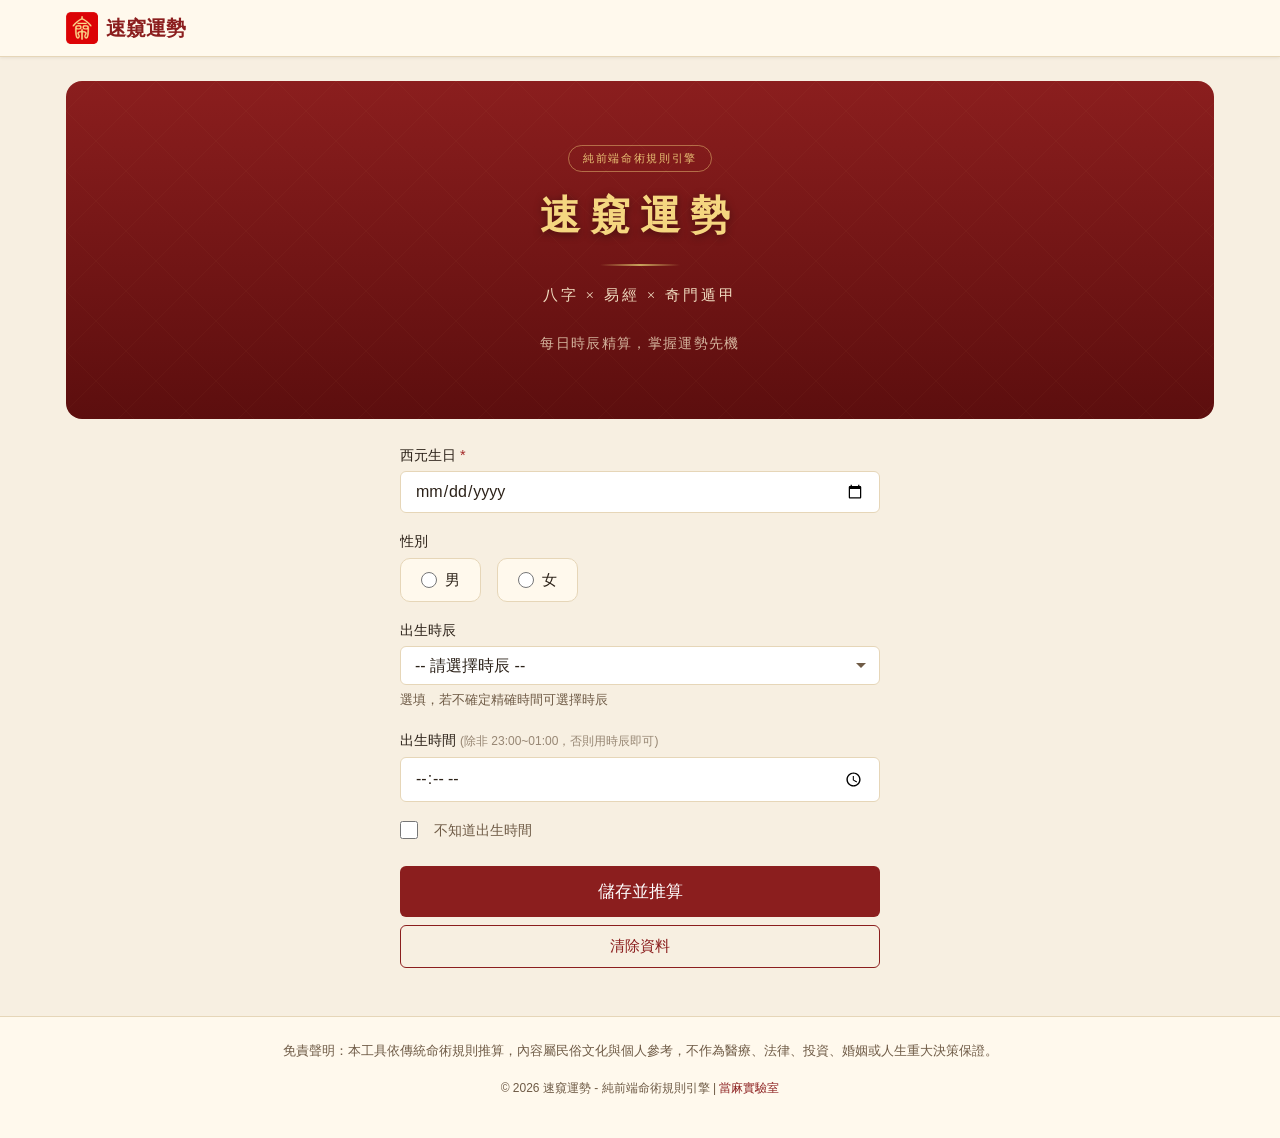
==== commit a37b094d: "v75: 精簡footer，提交後滾動至頁面頂部" ====
--- a/index.html
+++ b/index.html
@@ -203,27 +203,6 @@
     <!-- 底部 -->
     <footer class="footer" id="about">
       <div class="container">
-        <div class="seo-content">
-          <h2 class="footer-heading">速窺運勢 — 八字、易經、奇門遁甲每日時辰推演</h2>
-          <div class="seo-grid">
-            <div class="seo-item">
-              <h3>八字</h3>
-              <p>以出生年、月、日、時排出四柱八字，分析日主五行強弱、十神配置與生剋制化，判斷先天命格特質與流年運勢。</p>
-            </div>
-            <div class="seo-item">
-              <h3>易經</h3>
-              <p>以六十四卦象搭配每日時辰，透過卦爻辭與五行生剋提供行事吉凶建議，協助使用者掌握時機。</p>
-            </div>
-            <div class="seo-item">
-              <h3>奇門遁甲</h3>
-              <p>時家奇門排盤，依節氣陰陽遁與局數，布八門、九星、八神，判斷各時辰方位吉凶與天時地利。</p>
-            </div>
-            <div class="seo-item">
-              <h3>純前端 PWA</h3>
-              <p>所有推算規則內建於瀏覽器端，不上傳任何資料，支援離線使用，可安裝至手機桌面。</p>
-            </div>
-          </div>
-        </div>
         <div class="disclaimer">
           <p>免責聲明：本工具依傳統命術規則推算，內容屬民俗文化與個人參考，不作為醫療、法律、投資、婚姻或人生重大決策保證。</p>
         </div>
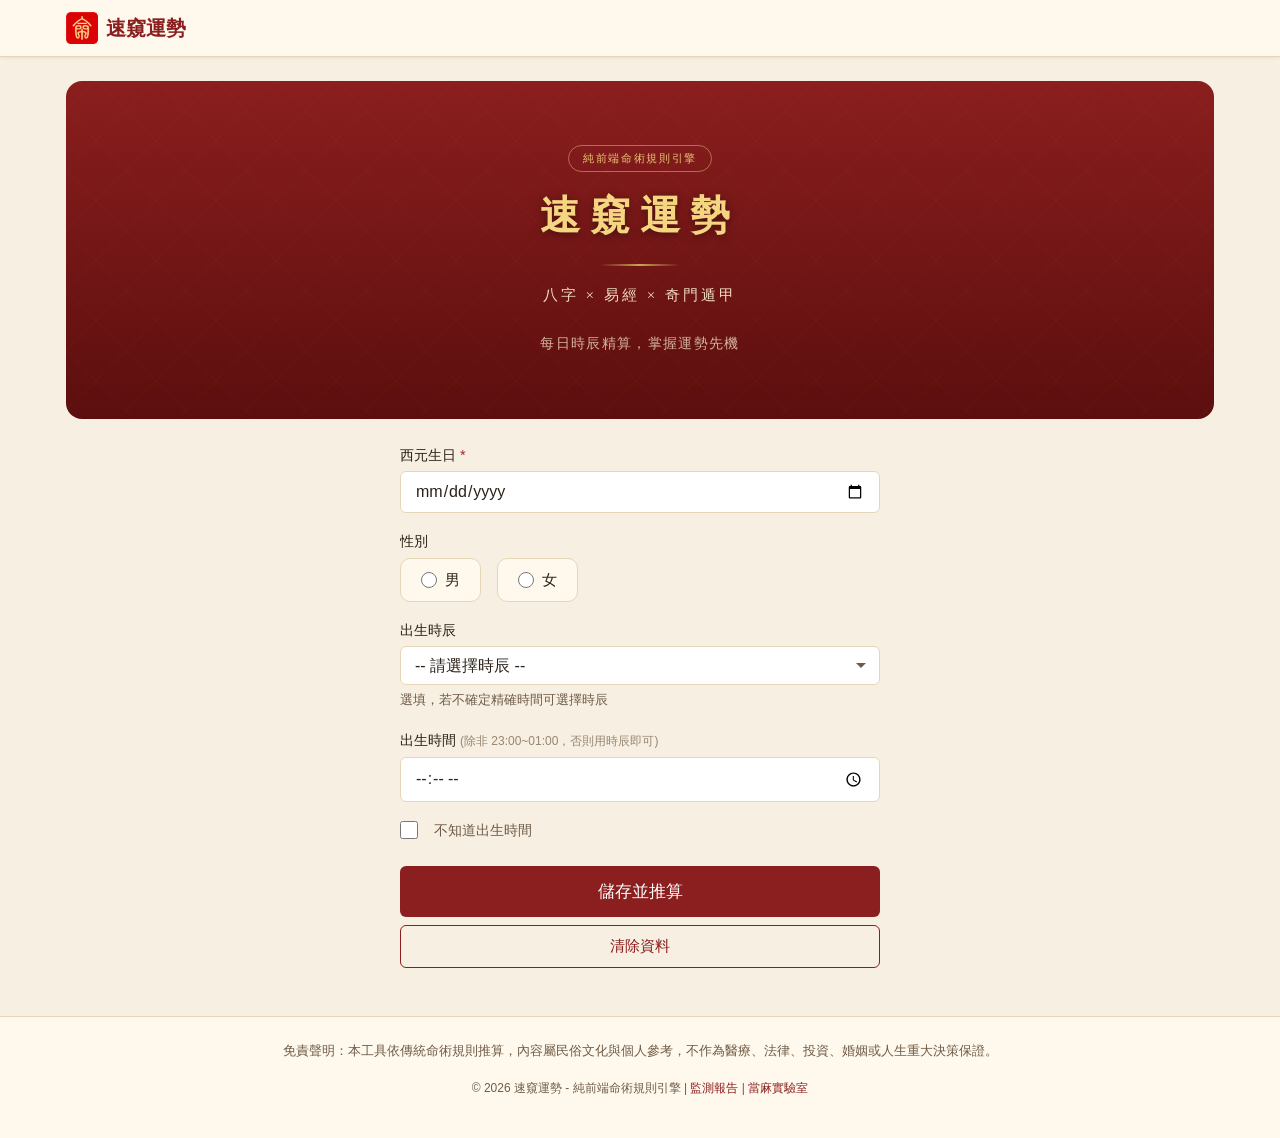
==== commit d08c44bf: "v76: footer加入監測報告連結" ====
--- a/index.html
+++ b/index.html
@@ -207,7 +207,7 @@
           <p>免責聲明：本工具依傳統命術規則推算，內容屬民俗文化與個人參考，不作為醫療、法律、投資、婚姻或人生重大決策保證。</p>
         </div>
         <div class="copyright">
-          <p>&copy; 2026 速窺運勢 - 純前端命術規則引擎 | <a href="https://donmalab.com" target="_blank" rel="noopener noreferrer">當麻實驗室</a></p>
+          <p>&copy; 2026 速窺運勢 - 純前端命術規則引擎 | <a href="verification-report.html" target="_blank" rel="noopener noreferrer">監測報告</a> | <a href="https://donmalab.com" target="_blank" rel="noopener noreferrer">當麻實驗室</a></p>
         </div>
       </div>
     </footer>
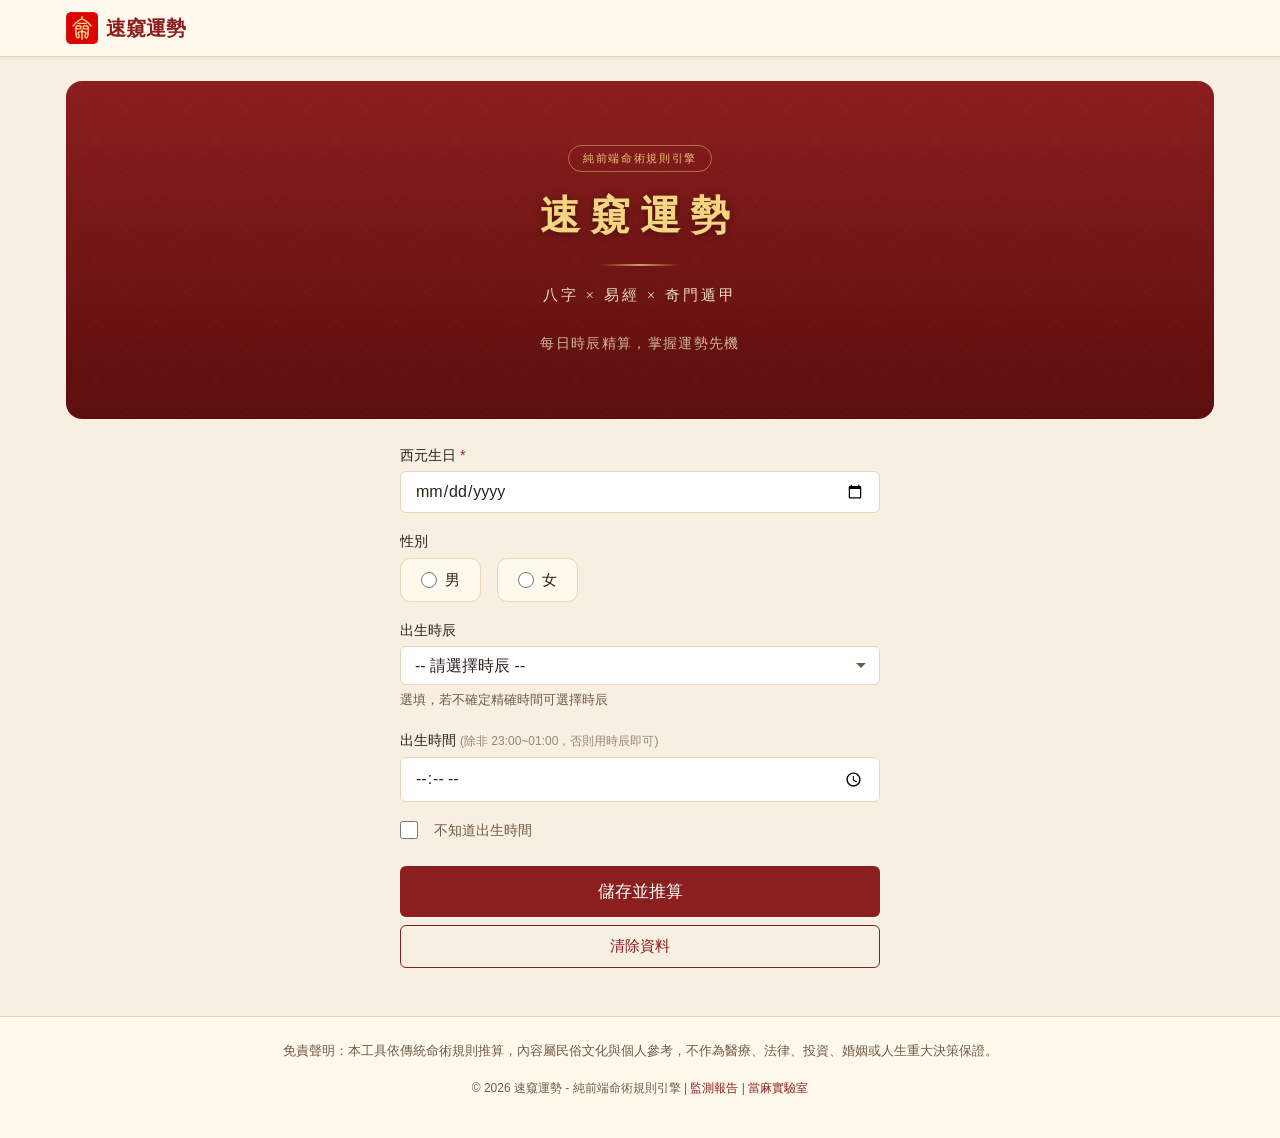
==== commit ce7369fc: "v77: 消除輸入區閃現，預設隱藏後依狀態顯示" ====
--- a/index.html
+++ b/index.html
@@ -91,7 +91,7 @@
         </section>
 
         <!-- 輸入區塊（首頁獨立顯示，提交後移入結果區） -->
-        <section class="input-section" id="inputSection">
+        <section class="input-section" id="inputSection" style="display:none">
           <div class="form-container" id="formContainer">
             <form id="birthForm" class="birth-form">
               <div class="form-group">
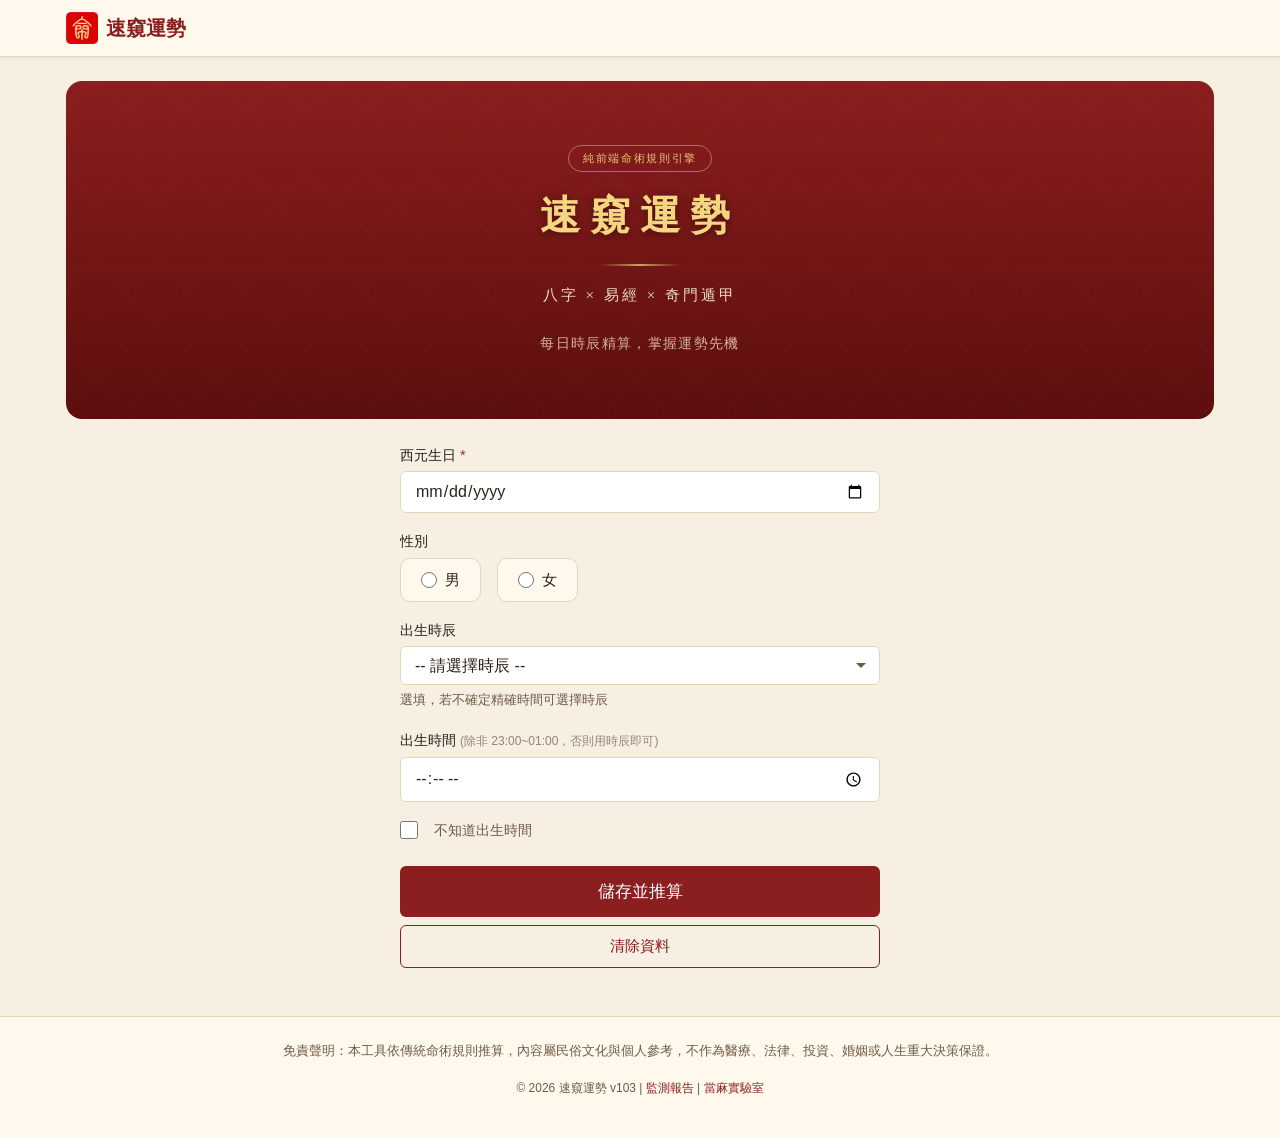
==== commit 635863af: "v103: Footer加入版號顯示" ====
--- a/index.html
+++ b/index.html
@@ -34,6 +34,7 @@
   <!-- PWA -->
   <link rel="manifest" href="manifest.json">
   <link rel="icon" type="image/png" href="favicon.png">
+  <link rel="icon" type="image/x-icon" href="favicon.ico">
   <link rel="apple-touch-icon" href="icons/icon-192.png">
   <link rel="preload" href="css/app.css" as="style">
   <link rel="stylesheet" href="css/app.css">
@@ -207,7 +208,7 @@
           <p>免責聲明：本工具依傳統命術規則推算，內容屬民俗文化與個人參考，不作為醫療、法律、投資、婚姻或人生重大決策保證。</p>
         </div>
         <div class="copyright">
-          <p>&copy; 2026 速窺運勢 - 純前端命術規則引擎 | <a href="verification-report.html" target="_blank" rel="noopener noreferrer">監測報告</a> | <a href="https://donmalab.com" target="_blank" rel="noopener noreferrer">當麻實驗室</a></p>
+          <p>&copy; 2026 速窺運勢 v<span id="footerVersion"></span> | <a href="verification-report.html" target="_blank" rel="noopener noreferrer">監測報告</a> | <a href="https://donmalab.com" target="_blank" rel="noopener noreferrer">當麻實驗室</a></p></p>
         </div>
       </div>
     </footer>
--- a/css/app.css
+++ b/css/app.css
@@ -1439,6 +1439,45 @@
   color: var(--unlucky-color);
 }
 
+.lucky-section {
+  display: flex;
+  align-items: center;
+  gap: var(--spacing-md);
+  margin-top: var(--spacing-sm);
+  padding: var(--spacing-sm) var(--spacing-md);
+  background: linear-gradient(135deg, #FFF9ED, #FFF3D6);
+  border: 1px solid var(--accent-gold);
+  border-radius: var(--radius-md);
+}
+
+.lucky-label {
+  font-size: 0.8rem;
+  color: var(--accent-gold);
+  font-weight: 600;
+  letter-spacing: 0.05em;
+  flex-shrink: 0;
+}
+
+.lucky-numbers {
+  display: flex;
+  gap: var(--spacing-sm);
+}
+
+.lucky-num {
+  display: inline-flex;
+  align-items: center;
+  justify-content: center;
+  width: 36px;
+  height: 36px;
+  background: var(--primary-color);
+  color: #F5D680;
+  font-family: var(--font-serif);
+  font-size: 1.1rem;
+  font-weight: 700;
+  border-radius: 50%;
+  box-shadow: 0 2px 6px rgba(139,30,30,0.3);
+}
+
 .best-label,
 .risk-label {
   font-weight: 600;
--- a/css/app.css
+++ b/css/app.css
@@ -1439,6 +1439,45 @@
   color: var(--unlucky-color);
 }
 
+.lucky-section {
+  display: flex;
+  align-items: center;
+  gap: var(--spacing-md);
+  margin-top: var(--spacing-sm);
+  padding: var(--spacing-sm) var(--spacing-md);
+  background: linear-gradient(135deg, #FFF9ED, #FFF3D6);
+  border: 1px solid var(--accent-gold);
+  border-radius: var(--radius-md);
+}
+
+.lucky-label {
+  font-size: 0.8rem;
+  color: var(--accent-gold);
+  font-weight: 600;
+  letter-spacing: 0.05em;
+  flex-shrink: 0;
+}
+
+.lucky-numbers {
+  display: flex;
+  gap: var(--spacing-sm);
+}
+
+.lucky-num {
+  display: inline-flex;
+  align-items: center;
+  justify-content: center;
+  width: 36px;
+  height: 36px;
+  background: var(--primary-color);
+  color: #F5D680;
+  font-family: var(--font-serif);
+  font-size: 1.1rem;
+  font-weight: 700;
+  border-radius: 50%;
+  box-shadow: 0 2px 6px rgba(139,30,30,0.3);
+}
+
 .best-label,
 .risk-label {
   font-weight: 600;
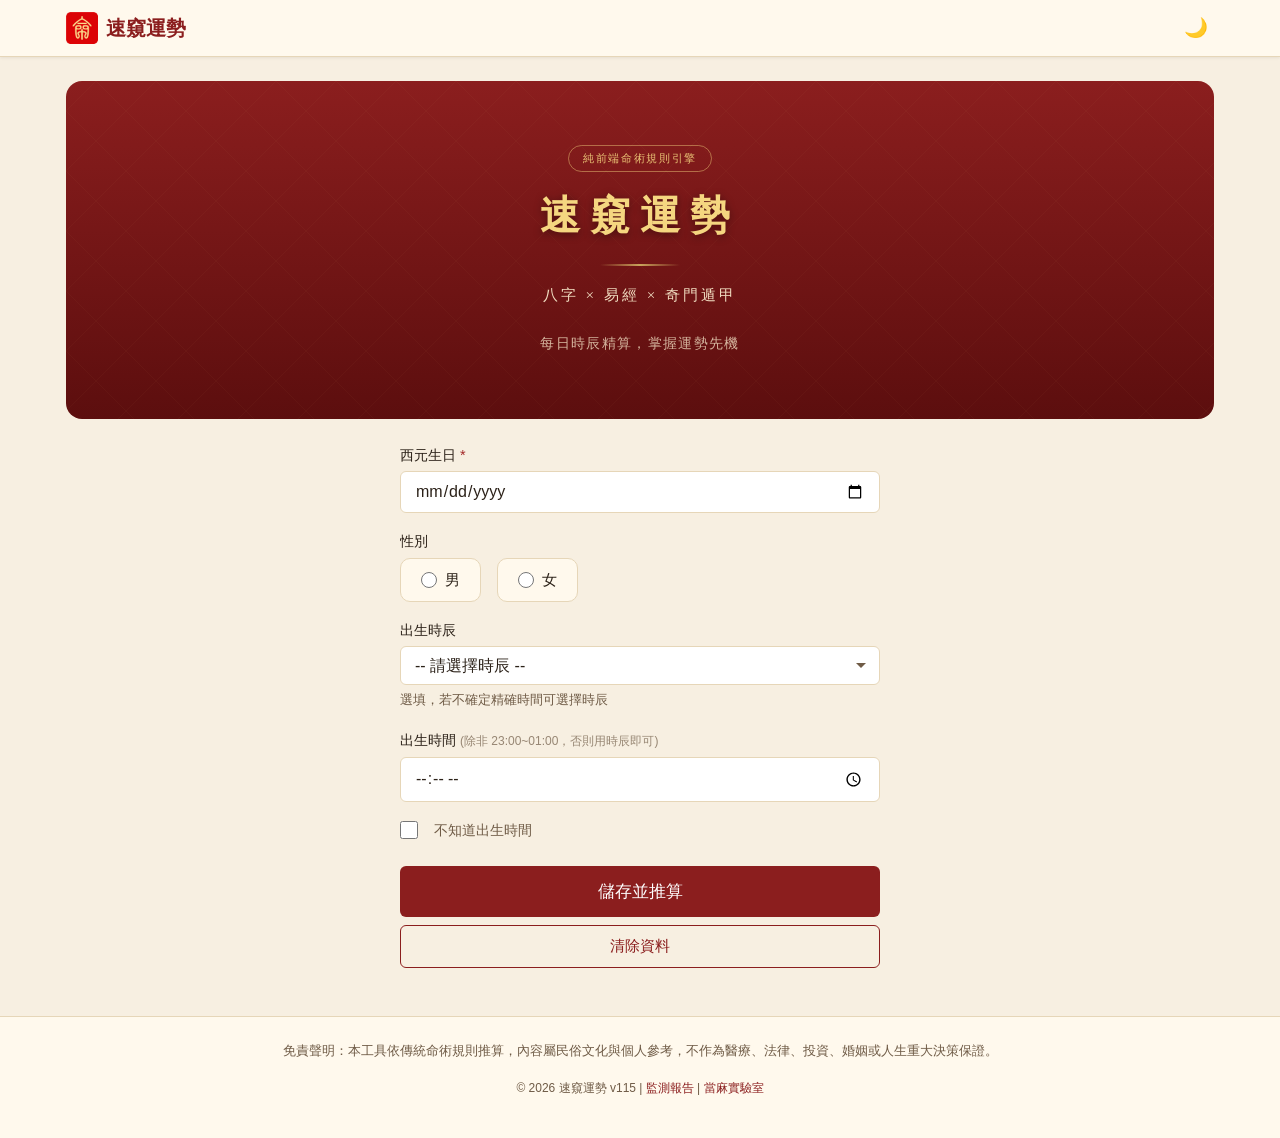
==== commit 170bccf6: "v115: 開運色+節氣+宜忌+流日神煞+深色模式+時辰吉凶徽章" ====
--- a/index.html
+++ b/index.html
@@ -71,6 +71,7 @@
           <img src="icons/icon-192.png" alt="速窺運勢" class="logo-img">
           <span>速窺運勢</span>
         </div>
+        <button class="theme-toggle" id="themeToggle" title="深色模式">🌙</button>
       </div>
     </header>
 
--- a/css/app.css
+++ b/css/app.css
@@ -33,6 +33,24 @@
   --spacing-2xl: 48px;
 }
 
+/* 深色模式 */
+[data-theme="dark"] {
+  --bg-color: #1a1410;
+  --card-bg: #2a221a;
+  --primary-color: #D4A574;
+  --secondary-color: #C4956A;
+  --text-color: #E8DCC8;
+  --text-secondary: #A89880;
+  --accent-gold: #C9A45C;
+  --border-color: #3D3228;
+  --lucky-color: #6BCB77;
+  --neutral-color: #D4A017;
+  --unlucky-color: #E57373;
+  --shadow-sm: 0 1px 3px rgba(0, 0, 0, 0.3);
+  --shadow-md: 0 4px 12px rgba(0, 0, 0, 0.4);
+  --shadow-lg: 0 8px 24px rgba(0, 0, 0, 0.5);
+}
+
 /* ========== 基礎重置 ========== */
 *,
 *::before,
@@ -143,6 +161,23 @@
   align-items: center;
   justify-content: space-between;
   height: 56px;
+}
+
+.theme-toggle {
+  background: none;
+  border: none;
+  font-size: 1.2rem;
+  cursor: pointer;
+  padding: 6px;
+  border-radius: 50%;
+  transition: background 0.2s;
+  line-height: 1;
+}
+.theme-toggle:hover {
+  background: rgba(0,0,0,0.08);
+}
+[data-theme="dark"] .theme-toggle:hover {
+  background: rgba(255,255,255,0.1);
 }
 
 .logo {
@@ -2221,6 +2256,31 @@
   margin-bottom: var(--spacing-sm);
 }
 
+/* 每日吉時建議 */
+.advice-list {
+  display: flex;
+  flex-direction: column;
+  gap: var(--spacing-sm);
+}
+.advice-row {
+  display: flex;
+  align-items: center;
+  gap: var(--spacing-sm);
+  font-size: 0.85rem;
+  padding: 6px 0;
+  border-bottom: 1px dashed rgba(230,214,184,0.3);
+}
+.advice-row:last-child { border-bottom: none; }
+.advice-hour { font-weight: 600; min-width: 40px; }
+.advice-score { font-weight: 600; min-width: 36px; }
+.advice-god { color: var(--primary-color); min-width: 36px; font-size: 0.8rem; }
+.advice-activities { color: var(--text-secondary); font-size: 0.8rem; }
+
+/* 方位建議 */
+.dir-good { color: var(--lucky-color); font-size: 0.85rem; margin: 4px 0; }
+.dir-bad { color: var(--unlucky-color); font-size: 0.85rem; margin: 4px 0; }
+.dir-neutral { color: var(--text-secondary); font-size: 0.85rem; margin: 4px 0; }
+
 .disclaimer-text:last-child {
   margin-bottom: 0;
 }
--- a/css/app.css
+++ b/css/app.css
@@ -33,6 +33,24 @@
   --spacing-2xl: 48px;
 }
 
+/* 深色模式 */
+[data-theme="dark"] {
+  --bg-color: #1a1410;
+  --card-bg: #2a221a;
+  --primary-color: #D4A574;
+  --secondary-color: #C4956A;
+  --text-color: #E8DCC8;
+  --text-secondary: #A89880;
+  --accent-gold: #C9A45C;
+  --border-color: #3D3228;
+  --lucky-color: #6BCB77;
+  --neutral-color: #D4A017;
+  --unlucky-color: #E57373;
+  --shadow-sm: 0 1px 3px rgba(0, 0, 0, 0.3);
+  --shadow-md: 0 4px 12px rgba(0, 0, 0, 0.4);
+  --shadow-lg: 0 8px 24px rgba(0, 0, 0, 0.5);
+}
+
 /* ========== 基礎重置 ========== */
 *,
 *::before,
@@ -143,6 +161,23 @@
   align-items: center;
   justify-content: space-between;
   height: 56px;
+}
+
+.theme-toggle {
+  background: none;
+  border: none;
+  font-size: 1.2rem;
+  cursor: pointer;
+  padding: 6px;
+  border-radius: 50%;
+  transition: background 0.2s;
+  line-height: 1;
+}
+.theme-toggle:hover {
+  background: rgba(0,0,0,0.08);
+}
+[data-theme="dark"] .theme-toggle:hover {
+  background: rgba(255,255,255,0.1);
 }
 
 .logo {
@@ -2221,6 +2256,31 @@
   margin-bottom: var(--spacing-sm);
 }
 
+/* 每日吉時建議 */
+.advice-list {
+  display: flex;
+  flex-direction: column;
+  gap: var(--spacing-sm);
+}
+.advice-row {
+  display: flex;
+  align-items: center;
+  gap: var(--spacing-sm);
+  font-size: 0.85rem;
+  padding: 6px 0;
+  border-bottom: 1px dashed rgba(230,214,184,0.3);
+}
+.advice-row:last-child { border-bottom: none; }
+.advice-hour { font-weight: 600; min-width: 40px; }
+.advice-score { font-weight: 600; min-width: 36px; }
+.advice-god { color: var(--primary-color); min-width: 36px; font-size: 0.8rem; }
+.advice-activities { color: var(--text-secondary); font-size: 0.8rem; }
+
+/* 方位建議 */
+.dir-good { color: var(--lucky-color); font-size: 0.85rem; margin: 4px 0; }
+.dir-bad { color: var(--unlucky-color); font-size: 0.85rem; margin: 4px 0; }
+.dir-neutral { color: var(--text-secondary); font-size: 0.85rem; margin: 4px 0; }
+
 .disclaimer-text:last-child {
   margin-bottom: 0;
 }
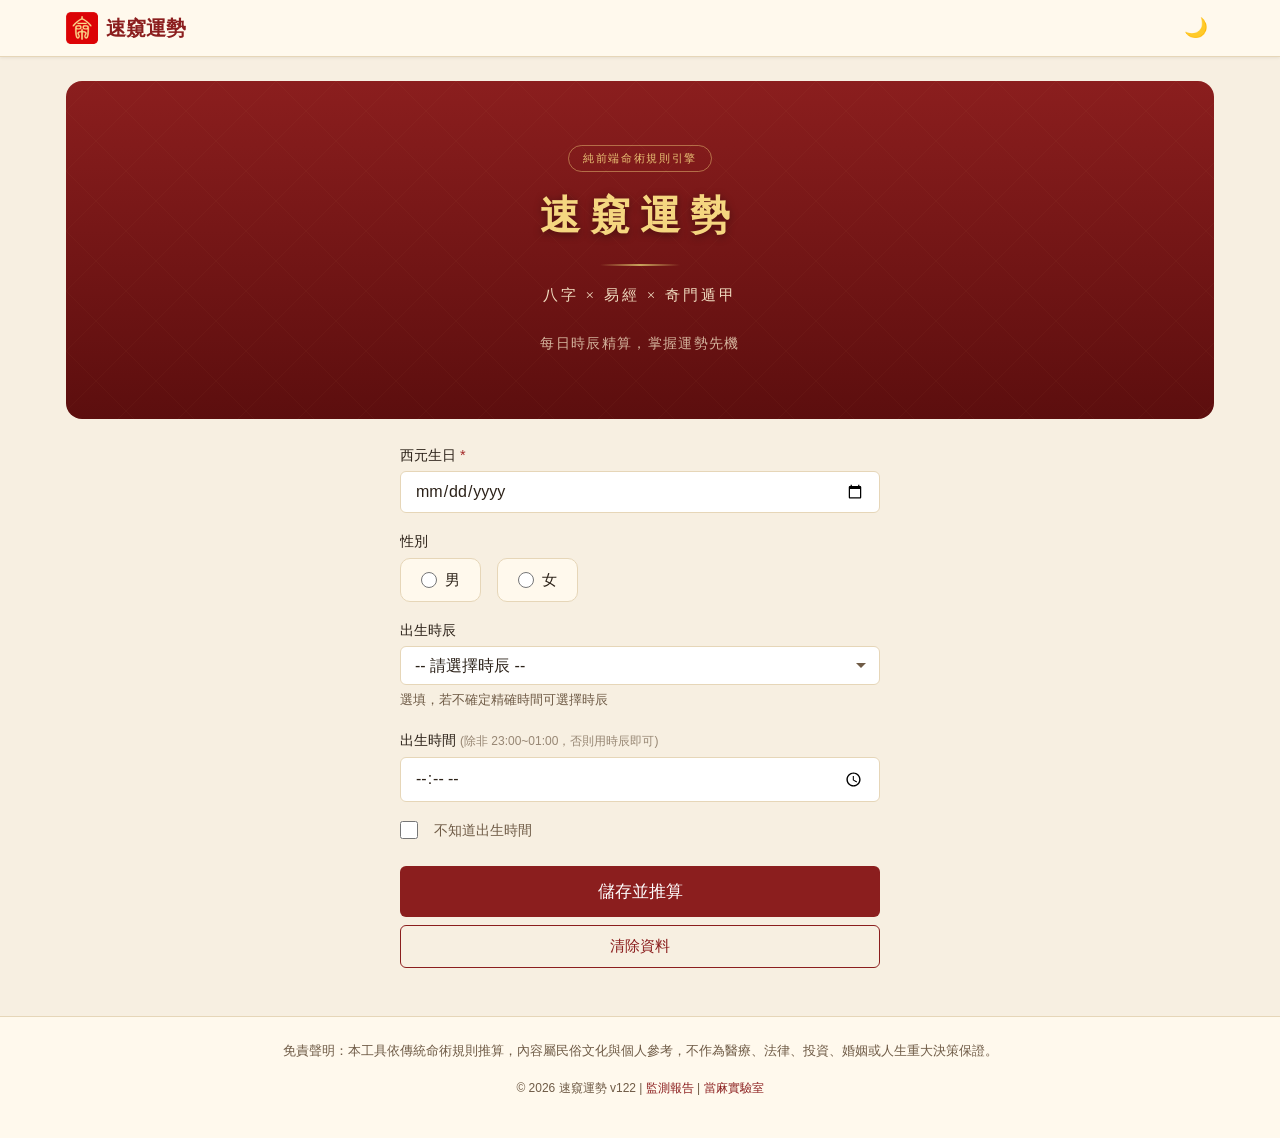
==== commit b9c5c245: "v122: 安裝提示改紅底卡片式(含icon+描述+金色安裝鈕)" ====
--- a/index.html
+++ b/index.html
@@ -217,8 +217,17 @@
 
   <!-- 安裝提示 -->
   <div class="install-prompt" id="installPrompt" style="display: none;">
-    <button class="install-btn" id="installBtn">安裝到桌面</button>
-    <button class="install-close" id="installClose">×</button>
+    <div class="install-content">
+      <img src="icons/icon-72.png" alt="" class="install-icon">
+      <div class="install-text">
+        <strong>安裝速窺運勢</strong>
+        <span>加入桌面，離線可用</span>
+      </div>
+    </div>
+    <div class="install-actions">
+      <button class="install-btn" id="installBtn">安裝</button>
+      <button class="install-close" id="installClose">✕</button>
+    </div>
   </div>
 
   <!-- 載入進度條 -->
--- a/css/app.css
+++ b/css/app.css
@@ -2281,6 +2281,120 @@
 .dir-bad { color: var(--unlucky-color); font-size: 0.85rem; margin: 4px 0; }
 .dir-neutral { color: var(--text-secondary); font-size: 0.85rem; margin: 4px 0; }
 
+/* 產生簡報按鈕 */
+.btn-share {
+  display: inline-block;
+  font-size: 0.7rem;
+  padding: 3px 10px;
+  border: 1px solid var(--accent-gold);
+  background: transparent;
+  color: var(--accent-gold);
+  border-radius: 12px;
+  cursor: pointer;
+  vertical-align: middle;
+  margin-left: 8px;
+  transition: all 0.2s;
+}
+.btn-share:hover {
+  background: var(--accent-gold);
+  color: #fff;
+}
+
+/* 分享圖片預覽 */
+.share-overlay {
+  position: fixed;
+  inset: 0;
+  background: rgba(0,0,0,0.7);
+  z-index: 9999;
+  display: flex;
+  align-items: center;
+  justify-content: center;
+  flex-direction: column;
+  gap: 12px;
+}
+.share-overlay img {
+  max-width: 90vw;
+  max-height: 80vh;
+  border-radius: 8px;
+  box-shadow: 0 4px 20px rgba(0,0,0,0.5);
+}
+.share-overlay .share-actions {
+  display: flex;
+  gap: 12px;
+}
+.share-overlay .share-actions button {
+  padding: 8px 20px;
+  border: none;
+  border-radius: 6px;
+  font-size: 0.9rem;
+  cursor: pointer;
+}
+.share-overlay .btn-download { background: var(--accent-gold); color: #fff; }
+.share-overlay .btn-close-share { background: rgba(255,255,255,0.2); color: #fff; }
+
+/* 每日一言 */
+.wisdom-quote {
+  font-family: var(--font-serif);
+  font-size: 1rem;
+  color: var(--primary-color);
+  text-align: center;
+  padding: var(--spacing-md) 0;
+  border-bottom: 1px dashed var(--border-color);
+  margin-bottom: var(--spacing-sm);
+  letter-spacing: 0.05em;
+}
+
+/* 五行平衡圖 */
+.five-el-body {
+  display: flex;
+  align-items: center;
+  gap: var(--spacing-lg);
+}
+.five-el-chart {
+  width: 180px;
+  height: 180px;
+  flex-shrink: 0;
+}
+.five-el-bars {
+  flex: 1;
+  display: flex;
+  flex-direction: column;
+  gap: 6px;
+}
+.el-bar-row {
+  display: flex;
+  align-items: center;
+  gap: 8px;
+  font-size: 0.8rem;
+}
+.el-name {
+  width: 18px;
+  font-weight: 600;
+  text-align: center;
+}
+.el-bar {
+  flex: 1;
+  height: 10px;
+  background: rgba(0,0,0,0.06);
+  border-radius: 5px;
+  overflow: hidden;
+}
+.el-bar-fill {
+  height: 100%;
+  border-radius: 5px;
+  transition: width 0.3s;
+}
+.el-pct {
+  width: 32px;
+  text-align: right;
+  color: var(--text-secondary);
+  font-size: 0.75rem;
+}
+@media(max-width:480px) {
+  .five-el-body { flex-direction: column; }
+  .five-el-chart { width: 140px; height: 140px; }
+}
+
 .disclaimer-text:last-child {
   margin-bottom: 0;
 }
@@ -2420,58 +2534,89 @@
 /* ========== 安裝提示 ========== */
 .install-prompt {
   position: fixed;
-  bottom: 20px;
-  right: 20px;
-  display: flex;
-  align-items: center;
-  gap: var(--spacing-sm);
-  background-color: var(--card-bg);
-  padding: var(--spacing-md);
-  border-radius: var(--radius-md);
-  box-shadow: var(--shadow-lg);
-  border: 1px solid var(--border-color);
+  bottom: 16px;
+  left: 50%;
+  transform: translateX(-50%);
+  display: flex;
+  align-items: center;
+  justify-content: space-between;
+  gap: var(--spacing-md);
+  background: linear-gradient(135deg, #8B1E1E, #5C0E0E);
+  padding: 12px 16px;
+  border-radius: var(--radius-lg);
+  box-shadow: 0 8px 32px rgba(0,0,0,0.3);
   z-index: 1000;
-  animation: slideUp 0.3s ease;
+  animation: slideUp 0.4s ease;
+  max-width: calc(100vw - 32px);
+  width: 380px;
 }
 
 @keyframes slideUp {
-  from {
-    transform: translateY(100px);
-    opacity: 0;
-  }
-  to {
-    transform: translateY(0);
-    opacity: 1;
-  }
+  from { transform: translate(-50%, 100px); opacity: 0; }
+  to { transform: translate(-50%, 0); opacity: 1; }
+}
+
+.install-content {
+  display: flex;
+  align-items: center;
+  gap: 10px;
+}
+
+.install-icon {
+  width: 40px;
+  height: 40px;
+  border-radius: 8px;
+  flex-shrink: 0;
+}
+
+.install-text {
+  display: flex;
+  flex-direction: column;
+  color: #F0DCC0;
+}
+.install-text strong {
+  font-size: 0.9rem;
+  color: #F5D680;
+}
+.install-text span {
+  font-size: 0.75rem;
+  opacity: 0.8;
+}
+
+.install-actions {
+  display: flex;
+  align-items: center;
+  gap: 8px;
+  flex-shrink: 0;
 }
 
 .install-btn {
-  background-color: var(--primary-color);
-  color: #fff;
-  padding: var(--spacing-sm) var(--spacing-md);
-  border-radius: var(--radius-sm);
-  font-size: 0.9rem;
-  font-weight: 500;
+  background: #F5D680;
+  color: #5C0E0E;
+  padding: 6px 16px;
+  border-radius: 20px;
+  font-size: 0.85rem;
+  font-weight: 700;
   cursor: pointer;
-  transition: background-color 0.2s ease;
-}
-
+  border: none;
+  transition: all 0.2s;
+}
 .install-btn:hover {
-  background-color: #6e1818;
+  background: #fff;
+  color: #8B1E1E;
 }
 
 .install-close {
   background: none;
   border: none;
-  font-size: 1.25rem;
-  color: var(--text-secondary);
+  font-size: 1rem;
+  color: rgba(240,220,192,0.6);
   cursor: pointer;
-  padding: var(--spacing-xs);
+  padding: 4px;
   line-height: 1;
 }
-
 .install-close:hover {
-  color: var(--text-color);
+  color: #F5D680;
 }
 
 /* ========== 免責聲明 ========== */
--- a/css/app.css
+++ b/css/app.css
@@ -2281,6 +2281,120 @@
 .dir-bad { color: var(--unlucky-color); font-size: 0.85rem; margin: 4px 0; }
 .dir-neutral { color: var(--text-secondary); font-size: 0.85rem; margin: 4px 0; }
 
+/* 產生簡報按鈕 */
+.btn-share {
+  display: inline-block;
+  font-size: 0.7rem;
+  padding: 3px 10px;
+  border: 1px solid var(--accent-gold);
+  background: transparent;
+  color: var(--accent-gold);
+  border-radius: 12px;
+  cursor: pointer;
+  vertical-align: middle;
+  margin-left: 8px;
+  transition: all 0.2s;
+}
+.btn-share:hover {
+  background: var(--accent-gold);
+  color: #fff;
+}
+
+/* 分享圖片預覽 */
+.share-overlay {
+  position: fixed;
+  inset: 0;
+  background: rgba(0,0,0,0.7);
+  z-index: 9999;
+  display: flex;
+  align-items: center;
+  justify-content: center;
+  flex-direction: column;
+  gap: 12px;
+}
+.share-overlay img {
+  max-width: 90vw;
+  max-height: 80vh;
+  border-radius: 8px;
+  box-shadow: 0 4px 20px rgba(0,0,0,0.5);
+}
+.share-overlay .share-actions {
+  display: flex;
+  gap: 12px;
+}
+.share-overlay .share-actions button {
+  padding: 8px 20px;
+  border: none;
+  border-radius: 6px;
+  font-size: 0.9rem;
+  cursor: pointer;
+}
+.share-overlay .btn-download { background: var(--accent-gold); color: #fff; }
+.share-overlay .btn-close-share { background: rgba(255,255,255,0.2); color: #fff; }
+
+/* 每日一言 */
+.wisdom-quote {
+  font-family: var(--font-serif);
+  font-size: 1rem;
+  color: var(--primary-color);
+  text-align: center;
+  padding: var(--spacing-md) 0;
+  border-bottom: 1px dashed var(--border-color);
+  margin-bottom: var(--spacing-sm);
+  letter-spacing: 0.05em;
+}
+
+/* 五行平衡圖 */
+.five-el-body {
+  display: flex;
+  align-items: center;
+  gap: var(--spacing-lg);
+}
+.five-el-chart {
+  width: 180px;
+  height: 180px;
+  flex-shrink: 0;
+}
+.five-el-bars {
+  flex: 1;
+  display: flex;
+  flex-direction: column;
+  gap: 6px;
+}
+.el-bar-row {
+  display: flex;
+  align-items: center;
+  gap: 8px;
+  font-size: 0.8rem;
+}
+.el-name {
+  width: 18px;
+  font-weight: 600;
+  text-align: center;
+}
+.el-bar {
+  flex: 1;
+  height: 10px;
+  background: rgba(0,0,0,0.06);
+  border-radius: 5px;
+  overflow: hidden;
+}
+.el-bar-fill {
+  height: 100%;
+  border-radius: 5px;
+  transition: width 0.3s;
+}
+.el-pct {
+  width: 32px;
+  text-align: right;
+  color: var(--text-secondary);
+  font-size: 0.75rem;
+}
+@media(max-width:480px) {
+  .five-el-body { flex-direction: column; }
+  .five-el-chart { width: 140px; height: 140px; }
+}
+
 .disclaimer-text:last-child {
   margin-bottom: 0;
 }
@@ -2420,58 +2534,89 @@
 /* ========== 安裝提示 ========== */
 .install-prompt {
   position: fixed;
-  bottom: 20px;
-  right: 20px;
-  display: flex;
-  align-items: center;
-  gap: var(--spacing-sm);
-  background-color: var(--card-bg);
-  padding: var(--spacing-md);
-  border-radius: var(--radius-md);
-  box-shadow: var(--shadow-lg);
-  border: 1px solid var(--border-color);
+  bottom: 16px;
+  left: 50%;
+  transform: translateX(-50%);
+  display: flex;
+  align-items: center;
+  justify-content: space-between;
+  gap: var(--spacing-md);
+  background: linear-gradient(135deg, #8B1E1E, #5C0E0E);
+  padding: 12px 16px;
+  border-radius: var(--radius-lg);
+  box-shadow: 0 8px 32px rgba(0,0,0,0.3);
   z-index: 1000;
-  animation: slideUp 0.3s ease;
+  animation: slideUp 0.4s ease;
+  max-width: calc(100vw - 32px);
+  width: 380px;
 }
 
 @keyframes slideUp {
-  from {
-    transform: translateY(100px);
-    opacity: 0;
-  }
-  to {
-    transform: translateY(0);
-    opacity: 1;
-  }
+  from { transform: translate(-50%, 100px); opacity: 0; }
+  to { transform: translate(-50%, 0); opacity: 1; }
+}
+
+.install-content {
+  display: flex;
+  align-items: center;
+  gap: 10px;
+}
+
+.install-icon {
+  width: 40px;
+  height: 40px;
+  border-radius: 8px;
+  flex-shrink: 0;
+}
+
+.install-text {
+  display: flex;
+  flex-direction: column;
+  color: #F0DCC0;
+}
+.install-text strong {
+  font-size: 0.9rem;
+  color: #F5D680;
+}
+.install-text span {
+  font-size: 0.75rem;
+  opacity: 0.8;
+}
+
+.install-actions {
+  display: flex;
+  align-items: center;
+  gap: 8px;
+  flex-shrink: 0;
 }
 
 .install-btn {
-  background-color: var(--primary-color);
-  color: #fff;
-  padding: var(--spacing-sm) var(--spacing-md);
-  border-radius: var(--radius-sm);
-  font-size: 0.9rem;
-  font-weight: 500;
+  background: #F5D680;
+  color: #5C0E0E;
+  padding: 6px 16px;
+  border-radius: 20px;
+  font-size: 0.85rem;
+  font-weight: 700;
   cursor: pointer;
-  transition: background-color 0.2s ease;
-}
-
+  border: none;
+  transition: all 0.2s;
+}
 .install-btn:hover {
-  background-color: #6e1818;
+  background: #fff;
+  color: #8B1E1E;
 }
 
 .install-close {
   background: none;
   border: none;
-  font-size: 1.25rem;
-  color: var(--text-secondary);
+  font-size: 1rem;
+  color: rgba(240,220,192,0.6);
   cursor: pointer;
-  padding: var(--spacing-xs);
+  padding: 4px;
   line-height: 1;
 }
-
 .install-close:hover {
-  color: var(--text-color);
+  color: #F5D680;
 }
 
 /* ========== 免責聲明 ========== */
